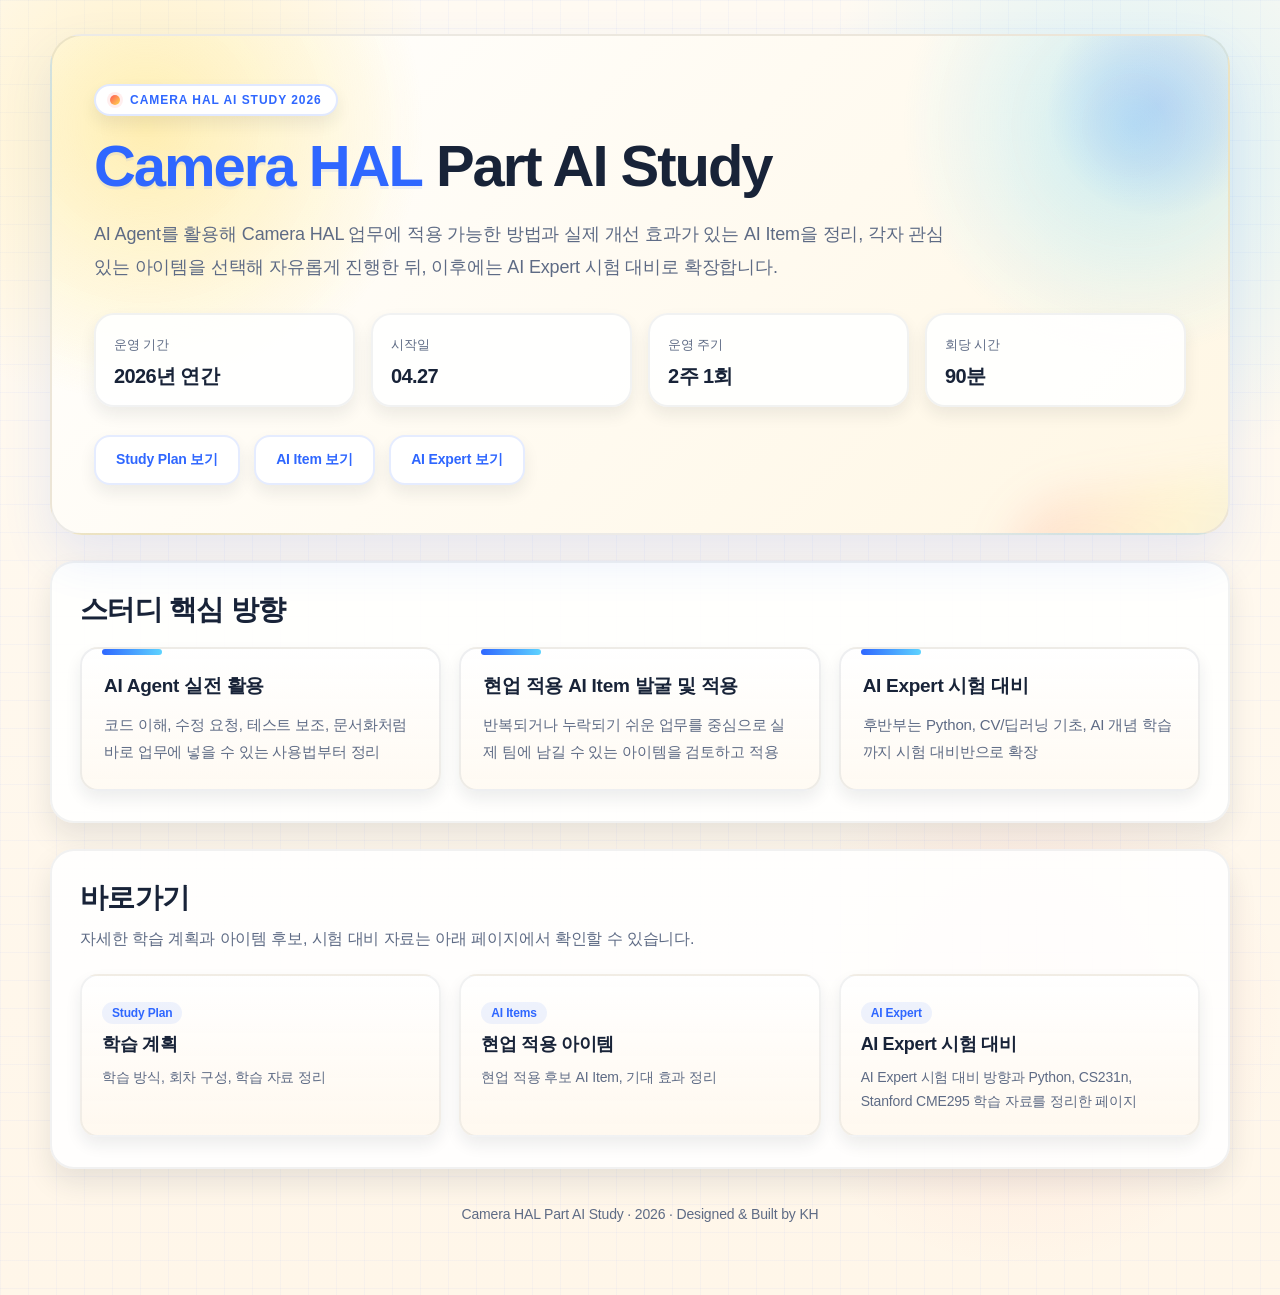
==== docs/index.html @ 4a6cd26e "Update index.html" ====
<!DOCTYPE html>
<html lang="ko">
<head>
  <meta charset="UTF-8" />
  <meta name="viewport" content="width=device-width, initial-scale=1.0" />
  <title>Camera HAL AI Study</title>
  <style>
    :root {
      --bg: #fff8ee;
      --bg-soft: #fff2da;
      --panel: rgba(255, 255, 255, 0.92);
      --panel-strong: #ffffff;

      --text: #182338;
      --muted: #5e6b85;
      --line: rgba(24, 35, 56, 0.12);

      --blue: #2f67ff;
      --blue-soft: #8fb4ff;
      --red: #ff5757;
      --yellow: #ffd84d;
      --mint: #37d6b5;
      --sky: #5ed3ff;
      --purple: #9d7cff;

      --shadow-lg: 0 22px 50px rgba(47, 103, 255, 0.12);
      --shadow-md: 0 14px 28px rgba(24, 35, 56, 0.10);
      --shadow-sm: 0 8px 16px rgba(24, 35, 56, 0.08);

      --radius-xl: 32px;
      --radius-lg: 24px;
      --radius-md: 18px;
      --radius-sm: 14px;

      --max-width: 1180px;
      --transition: 180ms ease;
    }

    * { box-sizing: border-box; }

    html { scroll-behavior: smooth; }

    body {
      margin: 0;
      font-family: -apple-system, BlinkMacSystemFont, "Segoe UI", Roboto, "Noto Sans KR", Arial, sans-serif;
      color: var(--text);
      line-height: 1.78;
      letter-spacing: -0.01em;
      background:
        radial-gradient(circle at 12% 10%, rgba(255, 216, 77, 0.28), transparent 18%),
        radial-gradient(circle at 88% 12%, rgba(94, 211, 255, 0.24), transparent 20%),
        radial-gradient(circle at 80% 78%, rgba(255, 87, 87, 0.10), transparent 18%),
        linear-gradient(rgba(47, 103, 255, 0.035) 1px, transparent 1px),
        linear-gradient(90deg, rgba(47, 103, 255, 0.035) 1px, transparent 1px),
        linear-gradient(180deg, #fffaf2 0%, #fff6e9 100%);
      background-size: auto, auto, auto, 28px 28px, 28px 28px, auto;
    }

    a {
      color: inherit;
      text-decoration: none;
    }

    .wrap {
      width: min(var(--max-width), calc(100% - 40px));
      margin: 0 auto;
      padding: 34px 0 68px;
    }

    .hero {
      position: relative;
      overflow: hidden;
      padding: 48px 42px;
      border-radius: var(--radius-xl);
      background:
        radial-gradient(circle at 92% 18%, rgba(94, 211, 255, 0.32), transparent 20%),
        radial-gradient(circle at 8% 18%, rgba(255, 216, 77, 0.42), transparent 24%),
        linear-gradient(135deg, rgba(255,255,255,0.96), rgba(255,246,226,0.96));
      border: 2px solid rgba(24, 35, 56, 0.08);
      box-shadow: var(--shadow-lg);
      isolation: isolate;
    }

    .hero::before {
      content: "";
      position: absolute;
      right: -40px;
      top: -40px;
      width: 220px;
      height: 220px;
      border-radius: 50%;
      background:
        radial-gradient(circle, rgba(47,103,255,0.18) 0%, rgba(47,103,255,0.10) 38%, transparent 72%);
      z-index: -1;
    }

    .hero::after {
      content: "";
      position: absolute;
      inset: auto -80px -90px auto;
      width: 300px;
      height: 140px;
      background: linear-gradient(120deg, rgba(255,87,87,0.16), rgba(255,216,77,0.12), rgba(94,211,255,0.10));
      transform: rotate(-8deg);
      border-radius: 999px;
      filter: blur(20px);
      z-index: -1;
    }

    .eyebrow {
      display: inline-flex;
      align-items: center;
      gap: 10px;
      padding: 8px 14px;
      border-radius: 999px;
      background: #ffffff;
      border: 2px solid rgba(47, 103, 255, 0.14);
      color: var(--blue);
      font-size: 12px;
      font-weight: 900;
      letter-spacing: 0.08em;
      line-height: 1;
      margin-bottom: 18px;
      box-shadow: var(--shadow-sm);
    }

    .eyebrow::before {
      content: "";
      width: 10px;
      height: 10px;
      border-radius: 50%;
      background: linear-gradient(135deg, var(--red), var(--yellow));
      box-shadow: 0 0 0 3px rgba(255, 87, 87, 0.10);
      flex: 0 0 auto;
    }

    h1 {
      margin: 0;
      font-size: clamp(36px, 4.8vw, 58px);
      line-height: 1.10;
      letter-spacing: -0.035em;
    }

    .headline-accent {
      display: inline-block;
      color: var(--blue);
      text-shadow: 0 3px 0 rgba(47, 103, 255, 0.08);
    }

    .subtitle {
      margin: 20px 0 0;
      max-width: 860px;
      color: var(--muted);
      font-size: 18px;
      line-height: 1.86;
    }

    .meta-grid {
      display: grid;
      grid-template-columns: repeat(4, minmax(0, 1fr));
      gap: 16px;
      margin-top: 28px;
    }

    .meta-card {
      padding: 18px 18px 16px;
      border-radius: 20px;
      background: rgba(255,255,255,0.88);
      border: 2px solid rgba(24, 35, 56, 0.06);
      box-shadow: var(--shadow-sm);
    }

    .meta-label {
      color: var(--muted);
      font-size: 13px;
      margin-bottom: 8px;
    }

    .meta-value {
      font-size: 20px;
      font-weight: 900;
      line-height: 1.25;
      letter-spacing: -0.03em;
    }

    .hero-actions {
      display: flex;
      flex-wrap: wrap;
      gap: 14px;
      margin-top: 28px;
    }

    .btn {
      display: inline-flex;
      align-items: center;
      justify-content: center;
      min-height: 50px;
      padding: 0 20px;
      border-radius: 16px;
      font-size: 14px;
      font-weight: 900;
      border: 2px solid transparent;
      transition:
        transform var(--transition),
        box-shadow var(--transition),
        background var(--transition),
        border-color var(--transition),
        color var(--transition);
    }

    .btn:hover {
      transform: translateY(-2px);
    }

    .btn-primary,
    .btn-secondary {
      background: #ffffff;
      color: var(--blue);
      border-color: rgba(47, 103, 255, 0.12);
      box-shadow: var(--shadow-sm);
    }

    .btn-primary:hover,
    .btn-secondary:hover {
      background: linear-gradient(135deg, var(--red), #ff8a5b);
      color: #ffffff;
      border-color: transparent;
      box-shadow: 0 14px 28px rgba(255, 87, 87, 0.22);
      transform: translateY(-2px);
    }

    .btn:focus-visible,
    .page-link:focus-visible {
      outline: 3px solid rgba(47, 103, 255, 0.28);
      outline-offset: 3px;
    }

    .section {
      margin-top: 26px;
      padding: 30px 28px;
      border-radius: var(--radius-lg);
      background: rgba(255,255,255,0.88);
      border: 2px solid rgba(24, 35, 56, 0.06);
      box-shadow: var(--shadow-md);
    }

    .section h2 {
      margin: 0 0 10px;
      font-size: 28px;
      line-height: 1.22;
      letter-spacing: -0.025em;
    }

    .section p {
      margin: 0;
      color: var(--muted);
      font-size: 16px;
    }

    .grid-2,
    .grid-3 {
      display: grid;
      gap: 18px;
      margin-top: 20px;
    }

    .grid-2 { grid-template-columns: repeat(2, minmax(0, 1fr)); }
    .grid-3 { grid-template-columns: repeat(3, minmax(0, 1fr)); }

    .card {
      position: relative;
      padding: 24px 22px;
      border-radius: var(--radius-md);
      background: linear-gradient(180deg, rgba(255,255,255,0.95), rgba(255,250,242,0.92));
      border: 2px solid rgba(24, 35, 56, 0.07);
      box-shadow: var(--shadow-sm);
      transition: transform var(--transition), box-shadow var(--transition), border-color var(--transition);
    }

    .card:hover {
      transform: translateY(-4px);
      border-color: rgba(47, 103, 255, 0.16);
      box-shadow: 0 18px 30px rgba(24, 35, 56, 0.12);
    }

    .card::before {
      content: "";
      position: absolute;
      left: 20px;
      top: 0;
      width: 60px;
      height: 6px;
      border-radius: 999px;
      background: linear-gradient(90deg, var(--blue), var(--sky));
    }

    .card h3 {
      margin: 0 0 12px;
      font-size: 19px;
      line-height: 1.35;
      letter-spacing: -0.015em;
    }

    .card p {
      margin: 0;
      color: var(--muted);
      font-size: 15px;
      line-height: 1.82;
    }

    .page-link {
      display: block;
      padding: 22px 20px;
      border-radius: 18px;
      background: linear-gradient(180deg, rgba(255,255,255,0.95), rgba(255,248,238,0.92));
      border: 2px solid rgba(24, 35, 56, 0.06);
      box-shadow: var(--shadow-sm);
      transition:
        transform var(--transition),
        box-shadow var(--transition),
        border-color var(--transition),
        background var(--transition),
        color var(--transition);
    }

    .page-link:hover {
      transform: translateY(-4px);
      border-color: rgba(255, 87, 87, 0.16);
      background: linear-gradient(180deg, rgba(255,255,255,0.98), rgba(255,241,234,0.94));
      box-shadow: 0 18px 30px rgba(255, 87, 87, 0.12);
    }

    .page-link:hover strong {
      color: #e04444;
    }

    .page-link strong {
      display: block;
      margin-bottom: 8px;
      font-size: 18px;
      line-height: 1.4;
      letter-spacing: -0.02em;
    }

    .page-link .label {
      display: inline-block;
      margin-bottom: 8px;
      padding: 5px 10px;
      border-radius: 999px;
      background: rgba(47, 103, 255, 0.08);
      color: var(--blue);
      font-size: 12px;
      font-weight: 800;
      line-height: 1;
    }

    .page-link span {
      display: block;
      color: var(--muted);
      font-size: 14px;
      line-height: 1.72;
    }

    .footer {
      margin-top: 26px;
      padding-top: 8px;
      text-align: center;
      color: var(--muted);
      font-size: 14px;
      line-height: 1.7;
    }

    @media (max-width: 1100px) {
      .meta-grid {
        grid-template-columns: repeat(3, minmax(0, 1fr));
      }

      .grid-3 {
        grid-template-columns: 1fr;
      }
    }

    @media (max-width: 820px) {
      .wrap {
        width: min(var(--max-width), calc(100% - 24px));
        padding: 18px 0 54px;
      }

      .hero {
        padding: 32px 22px;
      }

      .section {
        margin-top: 20px;
        padding: 24px 20px;
      }

      .meta-grid,
      .grid-2 {
        grid-template-columns: 1fr;
      }

      h1 {
        font-size: clamp(30px, 8vw, 42px);
      }

      .subtitle {
        font-size: 16px;
      }

      .section h2 {
        font-size: 24px;
      }

      .card,
      .page-link,
      .meta-card {
        padding: 18px 16px;
      }

      .hero-actions {
        flex-direction: column;
        align-items: stretch;
      }

      .btn {
        width: 100%;
      }
    }
  </style>
</head>
<body>
  <div class="wrap">

    <header class="hero">
      <div class="eyebrow">CAMERA HAL AI STUDY 2026</div>

      <h1>
        <span class="headline-accent">Camera HAL</span> Part AI Study
      </h1>

      <p class="subtitle">
        AI Agent를 활용해 Camera HAL 업무에 적용 가능한 방법과 실제 개선 효과가 있는 AI Item을 정리,
		각자 관심 있는 아이템을 선택해 자유롭게 진행한 뒤,
		이후에는 AI Expert 시험 대비로 확장합니다.
      </p>

      <div class="meta-grid">
        <div class="meta-card">
          <div class="meta-label">운영 기간</div>
          <div class="meta-value">2026년 연간</div>
        </div>
        <div class="meta-card">
          <div class="meta-label">시작일</div>
          <div class="meta-value">04.27</div>
        </div>
        <div class="meta-card">
          <div class="meta-label">운영 주기</div>
          <div class="meta-value">2주 1회</div>
        </div>
        <div class="meta-card">
          <div class="meta-label">회당 시간</div>
          <div class="meta-value">90분</div>
        </div>
      </div>

      <div class="hero-actions">
        <a class="btn btn-primary" href="pages/plan.html">Study Plan 보기</a>
        <a class="btn btn-secondary" href="items.html">AI Item 보기</a>
        <a class="btn btn-secondary" href="expert.html">AI Expert 보기</a>
      </div>
    </header>

    <section class="section">
      <h2>스터디 핵심 방향</h2>

      <div class="grid-3">
        <div class="card">
          <h3>AI Agent 실전 활용</h3>
          <p>
            코드 이해, 수정 요청, 테스트 보조, 문서화처럼
            바로 업무에 넣을 수 있는 사용법부터 정리
          </p>
        </div>

        <div class="card">
          <h3>현업 적용 AI Item 발굴 및 적용</h3>
          <p>
            반복되거나 누락되기 쉬운 업무를 중심으로
            실제 팀에 남길 수 있는 아이템을 검토하고 적용
          </p>
        </div>

        <div class="card">
          <h3>AI Expert 시험 대비</h3>
          <p>
            후반부는 Python, CV/딥러닝 기초, AI 개념 학습까지 시험 대비반으로 확장
          </p>
        </div>
      </div>
    </section>

    <section class="section">
      <h2>바로가기</h2>
      <p>
        자세한 학습 계획과 아이템 후보, 시험 대비 자료는 아래 페이지에서 확인할 수 있습니다.
      </p>

      <div class="grid-3">
        <a class="page-link" href="pages/plan.html">
          <div class="label">Study Plan</div>
          <strong>학습 계획</strong>
          <span>학습 방식, 회차 구성, 학습 자료 정리</span>
        </a>

        <a class="page-link" href="items.html">
          <div class="label">AI Items</div>
          <strong>현업 적용 아이템</strong>
          <span>현업 적용 후보 AI Item, 기대 효과 정리</span>
        </a>

        <a class="page-link" href="expert.html">
          <div class="label">AI Expert</div>
          <strong>AI Expert 시험 대비</strong>
          <span>AI Expert 시험 대비 방향과 Python, CS231n, Stanford CME295 학습 자료를 정리한 페이지</span>
        </a>
      </div>
    </section>

    <footer class="footer">
	  Camera HAL Part AI Study · 2026 · Designed & Built by KH
	</footer>
  </div>
</body>
</html>
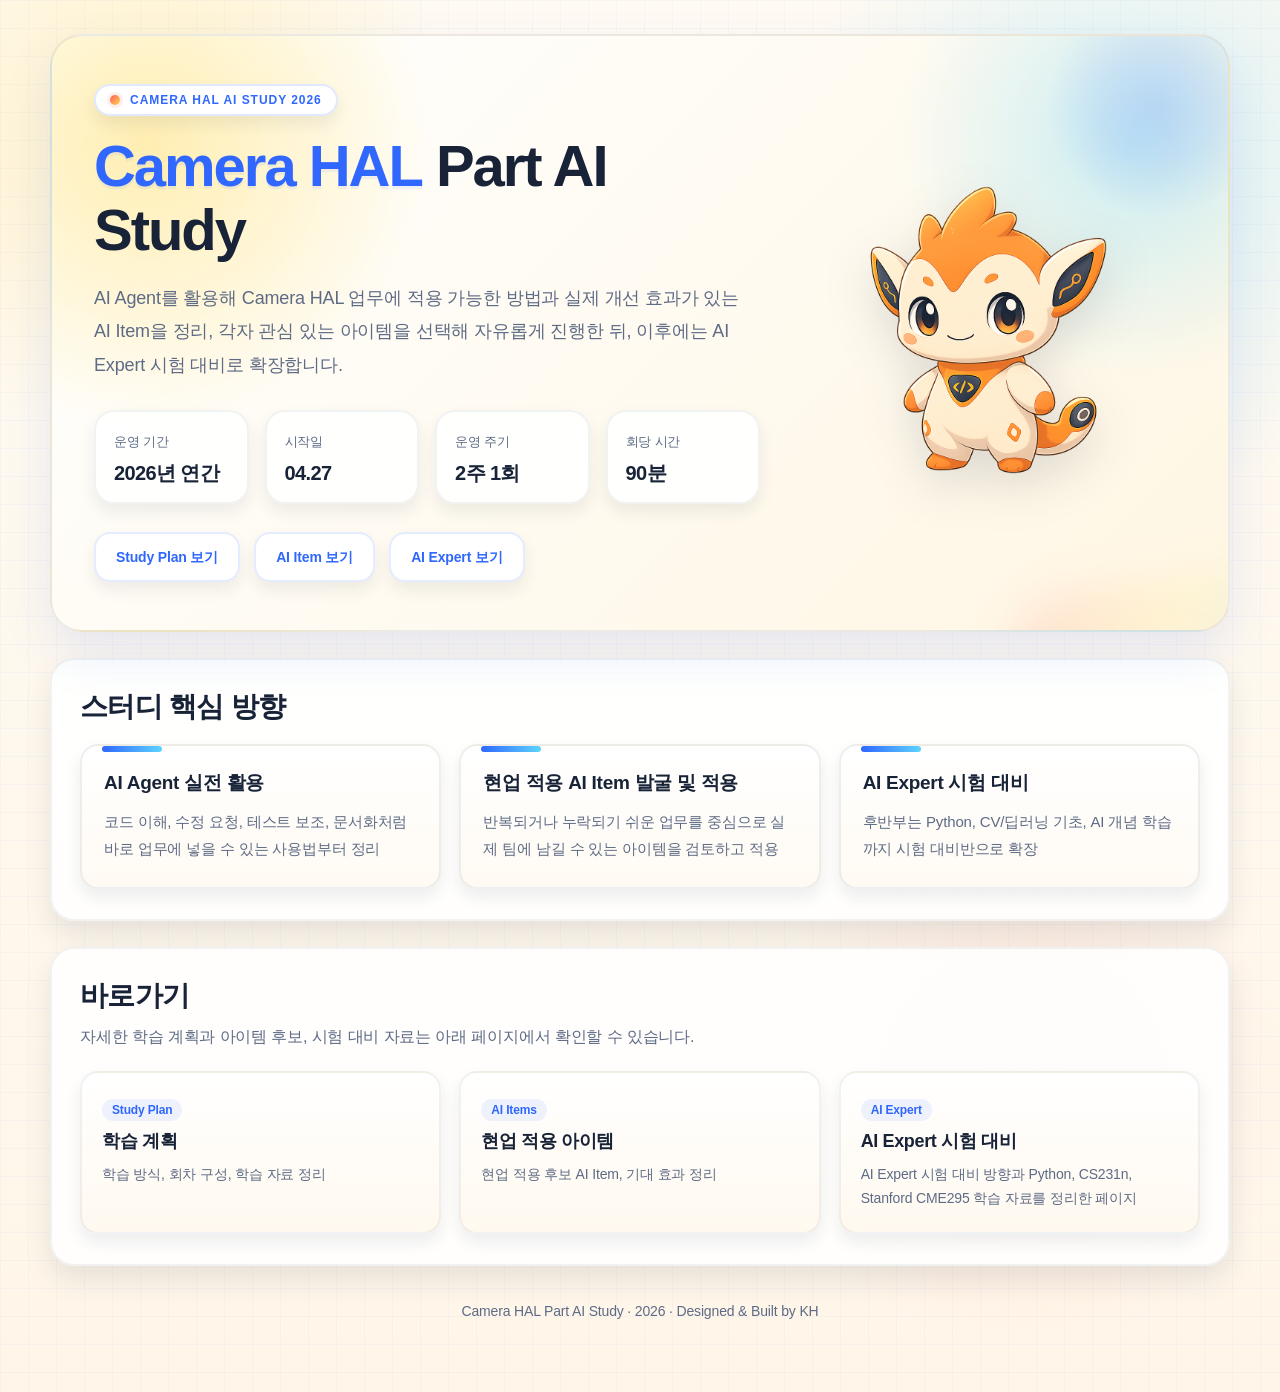
==== commit f9414925: "Update index.html" ====
--- a/docs/index.html
+++ b/docs/index.html
@@ -105,6 +105,39 @@
       border-radius: 999px;
       filter: blur(20px);
       z-index: -1;
+    }
+
+    .hero-with-mascot {
+      display: grid;
+      grid-template-columns: minmax(0, 1.15fr) minmax(280px, 400px);
+      align-items: center;
+      gap: 26px;
+    }
+
+    .hero-content {
+      min-width: 0;
+    }
+
+    .hero-mascot {
+      display: flex;
+      align-items: center;
+      justify-content: center;
+      pointer-events: none;
+    }
+
+    .hero-mascot img {
+      width: 100%;
+      max-width: 380px;
+      height: auto;
+      display: block;
+      filter: drop-shadow(0 16px 24px rgba(24, 35, 56, 0.14));
+      animation: mascotFloat 3.8s ease-in-out infinite;
+    }
+
+    @keyframes mascotFloat {
+      0%   { transform: translateY(0); }
+      50%  { transform: translateY(-6px); }
+      100% { transform: translateY(0); }
     }
 
     .eyebrow {
@@ -149,7 +182,7 @@
 
     .subtitle {
       margin: 20px 0 0;
-      max-width: 860px;
+      max-width: 720px;
       color: var(--muted);
       font-size: 18px;
       line-height: 1.86;
@@ -390,6 +423,23 @@
         padding: 32px 22px;
       }
 
+      .hero-with-mascot {
+        grid-template-columns: 1fr;
+        gap: 18px;
+      }
+
+      .hero-content {
+        order: 1;
+      }
+
+      .hero-mascot {
+        order: 2;
+      }
+
+      .hero-mascot img {
+        max-width: 260px;
+      }
+
       .section {
         margin-top: 20px;
         padding: 24px 20px;
@@ -406,6 +456,7 @@
 
       .subtitle {
         font-size: 16px;
+        max-width: 100%;
       }
 
       .section h2 {
@@ -432,42 +483,48 @@
 <body>
   <div class="wrap">
 
-    <header class="hero">
-      <div class="eyebrow">CAMERA HAL AI STUDY 2026</div>
-
-      <h1>
-        <span class="headline-accent">Camera HAL</span> Part AI Study
-      </h1>
-
-      <p class="subtitle">
-        AI Agent를 활용해 Camera HAL 업무에 적용 가능한 방법과 실제 개선 효과가 있는 AI Item을 정리,
-		각자 관심 있는 아이템을 선택해 자유롭게 진행한 뒤,
-		이후에는 AI Expert 시험 대비로 확장합니다.
-      </p>
-
-      <div class="meta-grid">
-        <div class="meta-card">
-          <div class="meta-label">운영 기간</div>
-          <div class="meta-value">2026년 연간</div>
+    <header class="hero hero-with-mascot">
+      <div class="hero-content">
+        <div class="eyebrow">CAMERA HAL AI STUDY 2026</div>
+
+        <h1>
+          <span class="headline-accent">Camera HAL</span> Part AI Study
+        </h1>
+
+        <p class="subtitle">
+          AI Agent를 활용해 Camera HAL 업무에 적용 가능한 방법과 실제 개선 효과가 있는 AI Item을 정리,
+          각자 관심 있는 아이템을 선택해 자유롭게 진행한 뒤,
+          이후에는 AI Expert 시험 대비로 확장합니다.
+        </p>
+
+        <div class="meta-grid">
+          <div class="meta-card">
+            <div class="meta-label">운영 기간</div>
+            <div class="meta-value">2026년 연간</div>
+          </div>
+          <div class="meta-card">
+            <div class="meta-label">시작일</div>
+            <div class="meta-value">04.27</div>
+          </div>
+          <div class="meta-card">
+            <div class="meta-label">운영 주기</div>
+            <div class="meta-value">2주 1회</div>
+          </div>
+          <div class="meta-card">
+            <div class="meta-label">회당 시간</div>
+            <div class="meta-value">90분</div>
+          </div>
         </div>
-        <div class="meta-card">
-          <div class="meta-label">시작일</div>
-          <div class="meta-value">04.27</div>
-        </div>
-        <div class="meta-card">
-          <div class="meta-label">운영 주기</div>
-          <div class="meta-value">2주 1회</div>
-        </div>
-        <div class="meta-card">
-          <div class="meta-label">회당 시간</div>
-          <div class="meta-value">90분</div>
+
+        <div class="hero-actions">
+          <a class="btn btn-primary" href="pages/plan.html">Study Plan 보기</a>
+          <a class="btn btn-secondary" href="items.html">AI Item 보기</a>
+          <a class="btn btn-secondary" href="expert.html">AI Expert 보기</a>
         </div>
       </div>
 
-      <div class="hero-actions">
-        <a class="btn btn-primary" href="pages/plan.html">Study Plan 보기</a>
-        <a class="btn btn-secondary" href="items.html">AI Item 보기</a>
-        <a class="btn btn-secondary" href="expert.html">AI Expert 보기</a>
+      <div class="hero-mascot">
+        <img src="mascot.png" alt="Camera HAL AI Study mascot" />
       </div>
     </header>
 
@@ -528,8 +585,8 @@
     </section>
 
     <footer class="footer">
-	  Camera HAL Part AI Study · 2026 · Designed & Built by KH
-	</footer>
+      Camera HAL Part AI Study · 2026 · Designed & Built by KH
+    </footer>
   </div>
 </body>
 </html>
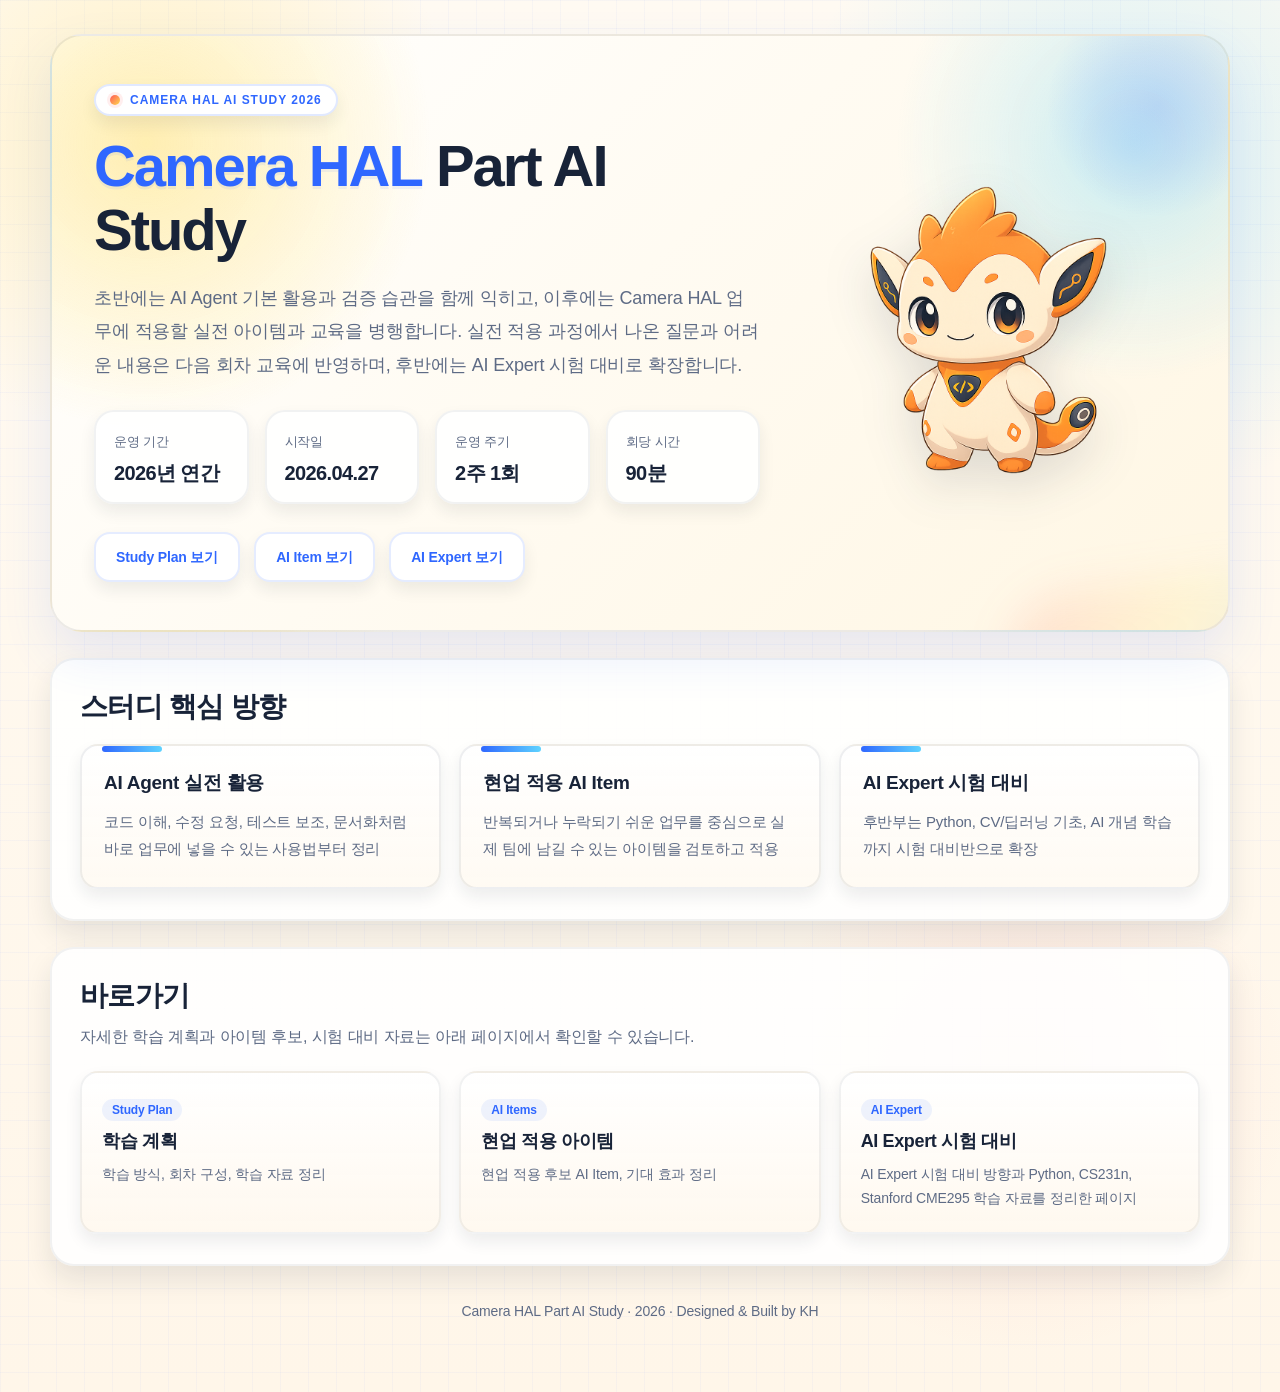
==== commit 8b7f7377: "Update index.html" ====
--- a/docs/index.html
+++ b/docs/index.html
@@ -492,9 +492,10 @@
         </h1>
 
         <p class="subtitle">
-          AI Agent를 활용해 Camera HAL 업무에 적용 가능한 방법과 실제 개선 효과가 있는 AI Item을 정리,
-          각자 관심 있는 아이템을 선택해 자유롭게 진행한 뒤,
-          이후에는 AI Expert 시험 대비로 확장합니다.
+		  초반에는 AI Agent 기본 활용과 검증 습관을 함께 익히고,
+		  이후에는 Camera HAL 업무에 적용할 실전 아이템과 교육을 병행합니다.
+		  실전 적용 과정에서 나온 질문과 어려운 내용은 다음 회차 교육에 반영하며,
+		  후반에는 AI Expert 시험 대비로 확장합니다.
         </p>
 
         <div class="meta-grid">
@@ -504,7 +505,7 @@
           </div>
           <div class="meta-card">
             <div class="meta-label">시작일</div>
-            <div class="meta-value">04.27</div>
+            <div class="meta-value">2026.04.27</div>
           </div>
           <div class="meta-card">
             <div class="meta-label">운영 주기</div>
@@ -518,13 +519,13 @@
 
         <div class="hero-actions">
           <a class="btn btn-primary" href="pages/plan.html">Study Plan 보기</a>
-          <a class="btn btn-secondary" href="items.html">AI Item 보기</a>
-          <a class="btn btn-secondary" href="expert.html">AI Expert 보기</a>
+          <a class="btn btn-secondary" href="pages/items.html">AI Item 보기</a>
+          <a class="btn btn-secondary" href="pages/expert.html">AI Expert 보기</a>
         </div>
       </div>
 
       <div class="hero-mascot">
-        <img src="mascot.png" alt="Camera HAL AI Study mascot" />
+        <img src="images/mascot.png" alt="Camera HAL AI Study mascot" />
       </div>
     </header>
 
@@ -541,7 +542,7 @@
         </div>
 
         <div class="card">
-          <h3>현업 적용 AI Item 발굴 및 적용</h3>
+          <h3>현업 적용 AI Item</h3>
           <p>
             반복되거나 누락되기 쉬운 업무를 중심으로
             실제 팀에 남길 수 있는 아이템을 검토하고 적용
@@ -570,13 +571,13 @@
           <span>학습 방식, 회차 구성, 학습 자료 정리</span>
         </a>
 
-        <a class="page-link" href="items.html">
+        <a class="page-link" href="pages/items.html">
           <div class="label">AI Items</div>
           <strong>현업 적용 아이템</strong>
           <span>현업 적용 후보 AI Item, 기대 효과 정리</span>
         </a>
 
-        <a class="page-link" href="expert.html">
+        <a class="page-link" href="pages/expert.html">
           <div class="label">AI Expert</div>
           <strong>AI Expert 시험 대비</strong>
           <span>AI Expert 시험 대비 방향과 Python, CS231n, Stanford CME295 학습 자료를 정리한 페이지</span>
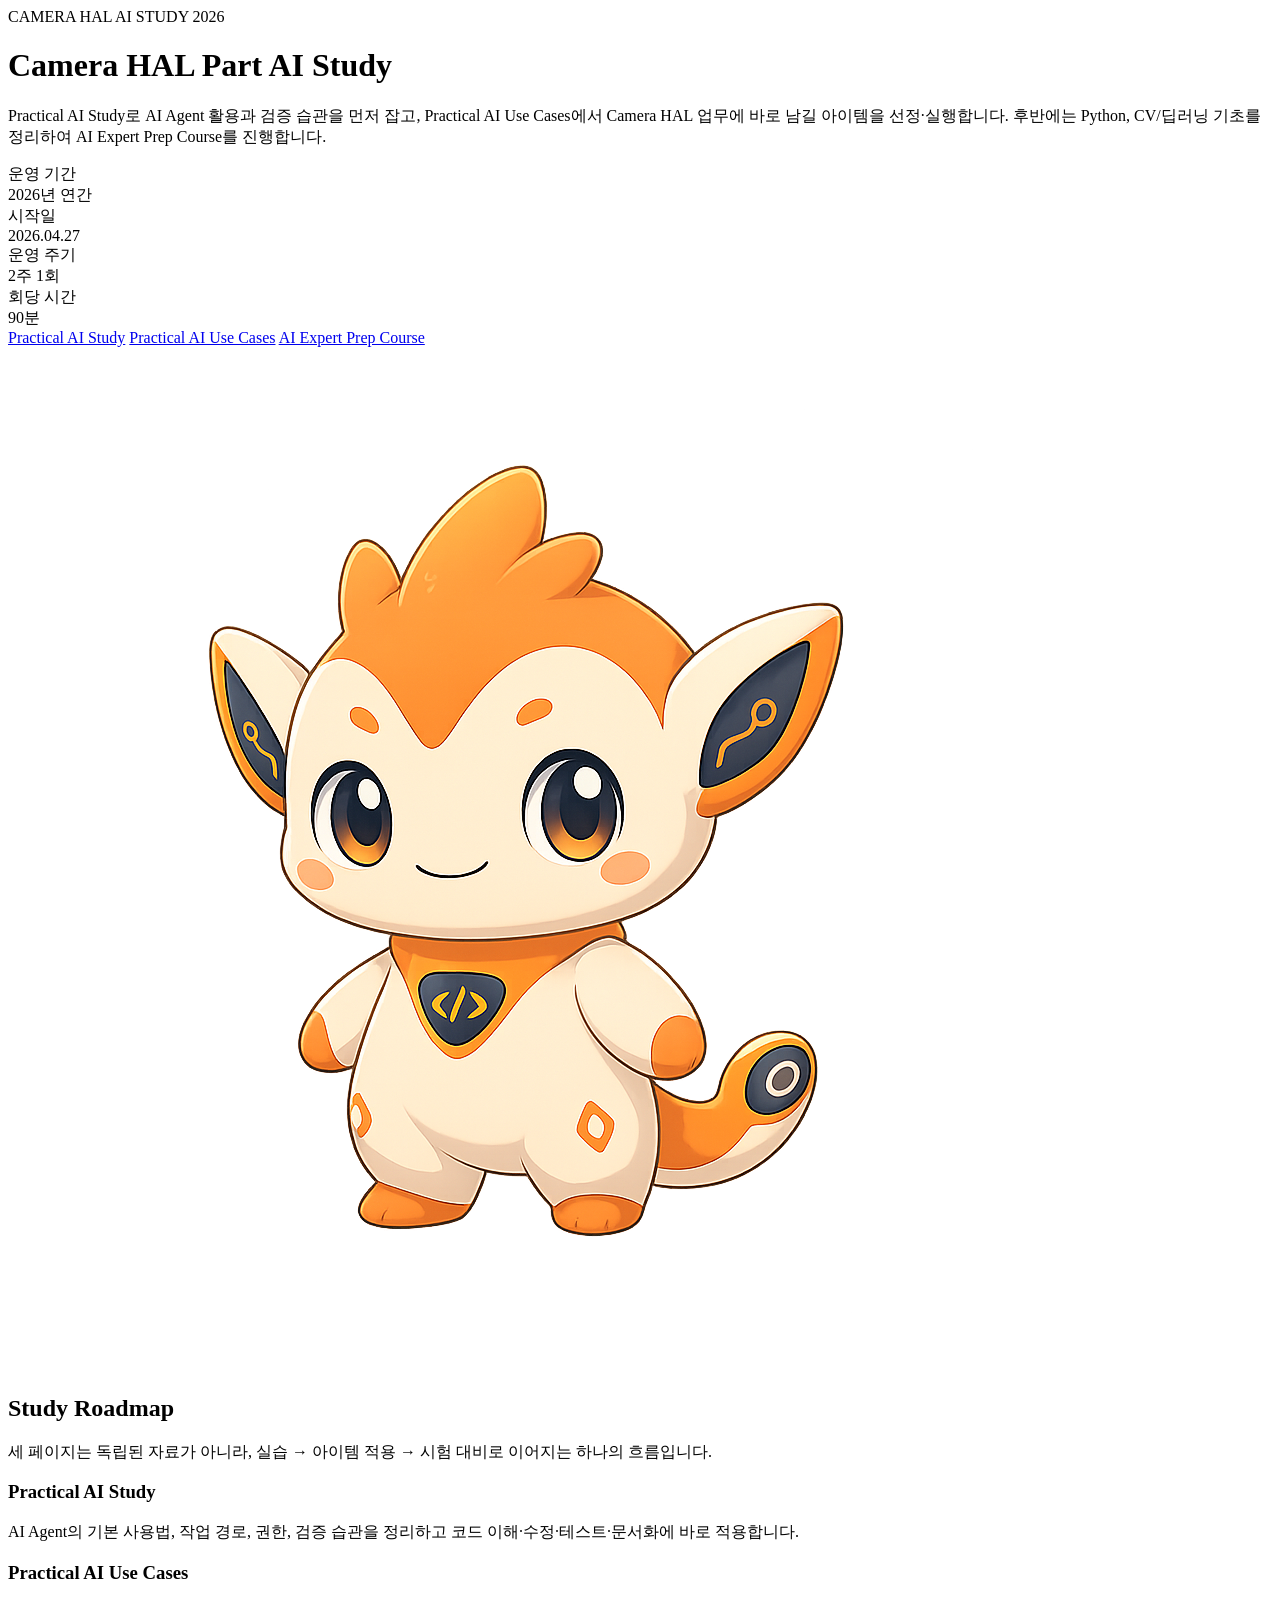
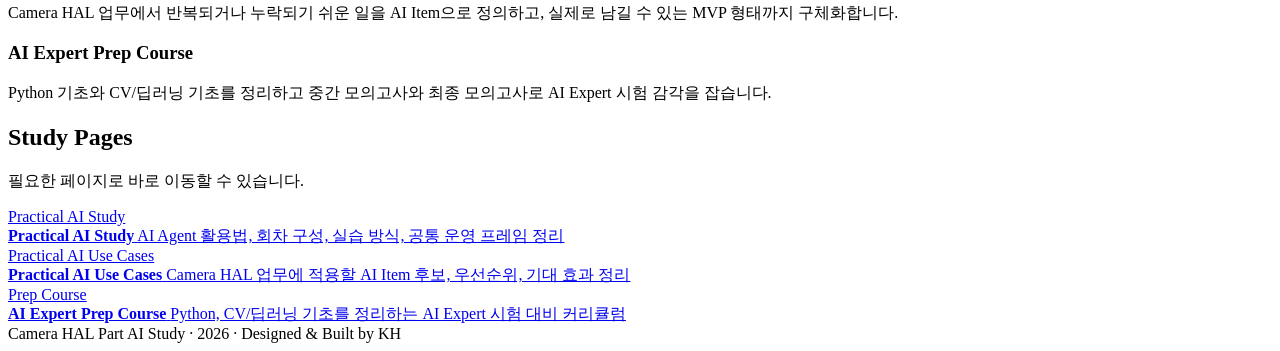
==== commit ab8e3383: "Update index.html" ====
--- a/docs/index.html
+++ b/docs/index.html
@@ -3,482 +3,8 @@
 <head>
   <meta charset="UTF-8" />
   <meta name="viewport" content="width=device-width, initial-scale=1.0" />
-  <title>Camera HAL AI Study</title>
-  <style>
-    :root {
-      --bg: #fff8ee;
-      --bg-soft: #fff2da;
-      --panel: rgba(255, 255, 255, 0.92);
-      --panel-strong: #ffffff;
-
-      --text: #182338;
-      --muted: #5e6b85;
-      --line: rgba(24, 35, 56, 0.12);
-
-      --blue: #2f67ff;
-      --blue-soft: #8fb4ff;
-      --red: #ff5757;
-      --yellow: #ffd84d;
-      --mint: #37d6b5;
-      --sky: #5ed3ff;
-      --purple: #9d7cff;
-
-      --shadow-lg: 0 22px 50px rgba(47, 103, 255, 0.12);
-      --shadow-md: 0 14px 28px rgba(24, 35, 56, 0.10);
-      --shadow-sm: 0 8px 16px rgba(24, 35, 56, 0.08);
-
-      --radius-xl: 32px;
-      --radius-lg: 24px;
-      --radius-md: 18px;
-      --radius-sm: 14px;
-
-      --max-width: 1180px;
-      --transition: 180ms ease;
-    }
-
-    * { box-sizing: border-box; }
-
-    html { scroll-behavior: smooth; }
-
-    body {
-      margin: 0;
-      font-family: -apple-system, BlinkMacSystemFont, "Segoe UI", Roboto, "Noto Sans KR", Arial, sans-serif;
-      color: var(--text);
-      line-height: 1.78;
-      letter-spacing: -0.01em;
-      background:
-        radial-gradient(circle at 12% 10%, rgba(255, 216, 77, 0.28), transparent 18%),
-        radial-gradient(circle at 88% 12%, rgba(94, 211, 255, 0.24), transparent 20%),
-        radial-gradient(circle at 80% 78%, rgba(255, 87, 87, 0.10), transparent 18%),
-        linear-gradient(rgba(47, 103, 255, 0.035) 1px, transparent 1px),
-        linear-gradient(90deg, rgba(47, 103, 255, 0.035) 1px, transparent 1px),
-        linear-gradient(180deg, #fffaf2 0%, #fff6e9 100%);
-      background-size: auto, auto, auto, 28px 28px, 28px 28px, auto;
-    }
-
-    a {
-      color: inherit;
-      text-decoration: none;
-    }
-
-    .wrap {
-      width: min(var(--max-width), calc(100% - 40px));
-      margin: 0 auto;
-      padding: 34px 0 68px;
-    }
-
-    .hero {
-      position: relative;
-      overflow: hidden;
-      padding: 48px 42px;
-      border-radius: var(--radius-xl);
-      background:
-        radial-gradient(circle at 92% 18%, rgba(94, 211, 255, 0.32), transparent 20%),
-        radial-gradient(circle at 8% 18%, rgba(255, 216, 77, 0.42), transparent 24%),
-        linear-gradient(135deg, rgba(255,255,255,0.96), rgba(255,246,226,0.96));
-      border: 2px solid rgba(24, 35, 56, 0.08);
-      box-shadow: var(--shadow-lg);
-      isolation: isolate;
-    }
-
-    .hero::before {
-      content: "";
-      position: absolute;
-      right: -40px;
-      top: -40px;
-      width: 220px;
-      height: 220px;
-      border-radius: 50%;
-      background:
-        radial-gradient(circle, rgba(47,103,255,0.18) 0%, rgba(47,103,255,0.10) 38%, transparent 72%);
-      z-index: -1;
-    }
-
-    .hero::after {
-      content: "";
-      position: absolute;
-      inset: auto -80px -90px auto;
-      width: 300px;
-      height: 140px;
-      background: linear-gradient(120deg, rgba(255,87,87,0.16), rgba(255,216,77,0.12), rgba(94,211,255,0.10));
-      transform: rotate(-8deg);
-      border-radius: 999px;
-      filter: blur(20px);
-      z-index: -1;
-    }
-
-    .hero-with-mascot {
-      display: grid;
-      grid-template-columns: minmax(0, 1.15fr) minmax(280px, 400px);
-      align-items: center;
-      gap: 26px;
-    }
-
-    .hero-content {
-      min-width: 0;
-    }
-
-    .hero-mascot {
-      display: flex;
-      align-items: center;
-      justify-content: center;
-      pointer-events: none;
-    }
-
-    .hero-mascot img {
-      width: 100%;
-      max-width: 380px;
-      height: auto;
-      display: block;
-      filter: drop-shadow(0 16px 24px rgba(24, 35, 56, 0.14));
-      animation: mascotFloat 3.8s ease-in-out infinite;
-    }
-
-    @keyframes mascotFloat {
-      0%   { transform: translateY(0); }
-      50%  { transform: translateY(-6px); }
-      100% { transform: translateY(0); }
-    }
-
-    .eyebrow {
-      display: inline-flex;
-      align-items: center;
-      gap: 10px;
-      padding: 8px 14px;
-      border-radius: 999px;
-      background: #ffffff;
-      border: 2px solid rgba(47, 103, 255, 0.14);
-      color: var(--blue);
-      font-size: 12px;
-      font-weight: 900;
-      letter-spacing: 0.08em;
-      line-height: 1;
-      margin-bottom: 18px;
-      box-shadow: var(--shadow-sm);
-    }
-
-    .eyebrow::before {
-      content: "";
-      width: 10px;
-      height: 10px;
-      border-radius: 50%;
-      background: linear-gradient(135deg, var(--red), var(--yellow));
-      box-shadow: 0 0 0 3px rgba(255, 87, 87, 0.10);
-      flex: 0 0 auto;
-    }
-
-    h1 {
-      margin: 0;
-      font-size: clamp(36px, 4.8vw, 58px);
-      line-height: 1.10;
-      letter-spacing: -0.035em;
-    }
-
-    .headline-accent {
-      display: inline-block;
-      color: var(--blue);
-      text-shadow: 0 3px 0 rgba(47, 103, 255, 0.08);
-    }
-
-    .subtitle {
-      margin: 20px 0 0;
-      max-width: 720px;
-      color: var(--muted);
-      font-size: 18px;
-      line-height: 1.86;
-    }
-
-    .meta-grid {
-      display: grid;
-      grid-template-columns: repeat(4, minmax(0, 1fr));
-      gap: 16px;
-      margin-top: 28px;
-    }
-
-    .meta-card {
-      padding: 18px 18px 16px;
-      border-radius: 20px;
-      background: rgba(255,255,255,0.88);
-      border: 2px solid rgba(24, 35, 56, 0.06);
-      box-shadow: var(--shadow-sm);
-    }
-
-    .meta-label {
-      color: var(--muted);
-      font-size: 13px;
-      margin-bottom: 8px;
-    }
-
-    .meta-value {
-      font-size: 20px;
-      font-weight: 900;
-      line-height: 1.25;
-      letter-spacing: -0.03em;
-    }
-
-    .hero-actions {
-      display: flex;
-      flex-wrap: wrap;
-      gap: 14px;
-      margin-top: 28px;
-    }
-
-    .btn {
-      display: inline-flex;
-      align-items: center;
-      justify-content: center;
-      min-height: 50px;
-      padding: 0 20px;
-      border-radius: 16px;
-      font-size: 14px;
-      font-weight: 900;
-      border: 2px solid transparent;
-      transition:
-        transform var(--transition),
-        box-shadow var(--transition),
-        background var(--transition),
-        border-color var(--transition),
-        color var(--transition);
-    }
-
-    .btn:hover {
-      transform: translateY(-2px);
-    }
-
-    .btn-primary,
-    .btn-secondary {
-      background: #ffffff;
-      color: var(--blue);
-      border-color: rgba(47, 103, 255, 0.12);
-      box-shadow: var(--shadow-sm);
-    }
-
-    .btn-primary:hover,
-    .btn-secondary:hover {
-      background: linear-gradient(135deg, var(--red), #ff8a5b);
-      color: #ffffff;
-      border-color: transparent;
-      box-shadow: 0 14px 28px rgba(255, 87, 87, 0.22);
-      transform: translateY(-2px);
-    }
-
-    .btn:focus-visible,
-    .page-link:focus-visible {
-      outline: 3px solid rgba(47, 103, 255, 0.28);
-      outline-offset: 3px;
-    }
-
-    .section {
-      margin-top: 26px;
-      padding: 30px 28px;
-      border-radius: var(--radius-lg);
-      background: rgba(255,255,255,0.88);
-      border: 2px solid rgba(24, 35, 56, 0.06);
-      box-shadow: var(--shadow-md);
-    }
-
-    .section h2 {
-      margin: 0 0 10px;
-      font-size: 28px;
-      line-height: 1.22;
-      letter-spacing: -0.025em;
-    }
-
-    .section p {
-      margin: 0;
-      color: var(--muted);
-      font-size: 16px;
-    }
-
-    .grid-2,
-    .grid-3 {
-      display: grid;
-      gap: 18px;
-      margin-top: 20px;
-    }
-
-    .grid-2 { grid-template-columns: repeat(2, minmax(0, 1fr)); }
-    .grid-3 { grid-template-columns: repeat(3, minmax(0, 1fr)); }
-
-    .card {
-      position: relative;
-      padding: 24px 22px;
-      border-radius: var(--radius-md);
-      background: linear-gradient(180deg, rgba(255,255,255,0.95), rgba(255,250,242,0.92));
-      border: 2px solid rgba(24, 35, 56, 0.07);
-      box-shadow: var(--shadow-sm);
-      transition: transform var(--transition), box-shadow var(--transition), border-color var(--transition);
-    }
-
-    .card:hover {
-      transform: translateY(-4px);
-      border-color: rgba(47, 103, 255, 0.16);
-      box-shadow: 0 18px 30px rgba(24, 35, 56, 0.12);
-    }
-
-    .card::before {
-      content: "";
-      position: absolute;
-      left: 20px;
-      top: 0;
-      width: 60px;
-      height: 6px;
-      border-radius: 999px;
-      background: linear-gradient(90deg, var(--blue), var(--sky));
-    }
-
-    .card h3 {
-      margin: 0 0 12px;
-      font-size: 19px;
-      line-height: 1.35;
-      letter-spacing: -0.015em;
-    }
-
-    .card p {
-      margin: 0;
-      color: var(--muted);
-      font-size: 15px;
-      line-height: 1.82;
-    }
-
-    .page-link {
-      display: block;
-      padding: 22px 20px;
-      border-radius: 18px;
-      background: linear-gradient(180deg, rgba(255,255,255,0.95), rgba(255,248,238,0.92));
-      border: 2px solid rgba(24, 35, 56, 0.06);
-      box-shadow: var(--shadow-sm);
-      transition:
-        transform var(--transition),
-        box-shadow var(--transition),
-        border-color var(--transition),
-        background var(--transition),
-        color var(--transition);
-    }
-
-    .page-link:hover {
-      transform: translateY(-4px);
-      border-color: rgba(255, 87, 87, 0.16);
-      background: linear-gradient(180deg, rgba(255,255,255,0.98), rgba(255,241,234,0.94));
-      box-shadow: 0 18px 30px rgba(255, 87, 87, 0.12);
-    }
-
-    .page-link:hover strong {
-      color: #e04444;
-    }
-
-    .page-link strong {
-      display: block;
-      margin-bottom: 8px;
-      font-size: 18px;
-      line-height: 1.4;
-      letter-spacing: -0.02em;
-    }
-
-    .page-link .label {
-      display: inline-block;
-      margin-bottom: 8px;
-      padding: 5px 10px;
-      border-radius: 999px;
-      background: rgba(47, 103, 255, 0.08);
-      color: var(--blue);
-      font-size: 12px;
-      font-weight: 800;
-      line-height: 1;
-    }
-
-    .page-link span {
-      display: block;
-      color: var(--muted);
-      font-size: 14px;
-      line-height: 1.72;
-    }
-
-    .footer {
-      margin-top: 26px;
-      padding-top: 8px;
-      text-align: center;
-      color: var(--muted);
-      font-size: 14px;
-      line-height: 1.7;
-    }
-
-    @media (max-width: 1100px) {
-      .meta-grid {
-        grid-template-columns: repeat(3, minmax(0, 1fr));
-      }
-
-      .grid-3 {
-        grid-template-columns: 1fr;
-      }
-    }
-
-    @media (max-width: 820px) {
-      .wrap {
-        width: min(var(--max-width), calc(100% - 24px));
-        padding: 18px 0 54px;
-      }
-
-      .hero {
-        padding: 32px 22px;
-      }
-
-      .hero-with-mascot {
-        grid-template-columns: 1fr;
-        gap: 18px;
-      }
-
-      .hero-content {
-        order: 1;
-      }
-
-      .hero-mascot {
-        order: 2;
-      }
-
-      .hero-mascot img {
-        max-width: 260px;
-      }
-
-      .section {
-        margin-top: 20px;
-        padding: 24px 20px;
-      }
-
-      .meta-grid,
-      .grid-2 {
-        grid-template-columns: 1fr;
-      }
-
-      h1 {
-        font-size: clamp(30px, 8vw, 42px);
-      }
-
-      .subtitle {
-        font-size: 16px;
-        max-width: 100%;
-      }
-
-      .section h2 {
-        font-size: 24px;
-      }
-
-      .card,
-      .page-link,
-      .meta-card {
-        padding: 18px 16px;
-      }
-
-      .hero-actions {
-        flex-direction: column;
-        align-items: stretch;
-      }
-
-      .btn {
-        width: 100%;
-      }
-    }
-  </style>
+  <title>Camera HAL AI Study | Practical AI Roadmap</title>
+  <link rel="stylesheet" href="css/styles.css" />
 </head>
 <body>
   <div class="wrap">
@@ -492,10 +18,9 @@
         </h1>
 
         <p class="subtitle">
-		  초반에는 AI Agent 기본 활용과 검증 습관을 함께 익히고,
-		  이후에는 Camera HAL 업무에 적용할 실전 아이템과 교육을 병행합니다.
-		  실전 적용 과정에서 나온 질문과 어려운 내용은 다음 회차 교육에 반영하며,
-		  후반에는 AI Expert 시험 대비로 확장합니다.
+          Practical AI Study로 AI Agent 활용과 검증 습관을 먼저 잡고,
+          Practical AI Use Cases에서 Camera HAL 업무에 바로 남길 아이템을 선정·실행합니다.
+          후반에는 Python, CV/딥러닝 기초를 정리하여 AI Expert Prep Course를 진행합니다.
         </p>
 
         <div class="meta-grid">
@@ -518,69 +43,73 @@
         </div>
 
         <div class="hero-actions">
-          <a class="btn btn-primary" href="pages/plan.html">Study Plan 보기</a>
-          <a class="btn btn-secondary" href="pages/items.html">AI Item 보기</a>
-          <a class="btn btn-secondary" href="pages/expert.html">AI Expert 보기</a>
+          <a class="btn btn-primary" href="pages/practical_ai_study.html">Practical AI Study</a>
+          <a class="btn btn-secondary" href="pages/practical_ai_usecases.html">Practical AI Use Cases</a>
+          <a class="btn btn-secondary" href="pages/expert.html">AI Expert Prep Course</a>
         </div>
       </div>
 
       <div class="hero-mascot">
-        <img src="images/mascot.png" alt="Camera HAL AI Study mascot" />
+		<img src="images/mascot.png" alt="" aria-hidden="true" />
       </div>
     </header>
 
     <section class="section">
-      <h2>스터디 핵심 방향</h2>
+      <h2>Study Roadmap</h2>
+      <p>
+        세 페이지는 독립된 자료가 아니라, 실습 → 아이템 적용 → 시험 대비로 이어지는 하나의 흐름입니다.
+      </p>
 
-      <div class="grid-3">
+      <div class="grid-3 balance-last">
         <div class="card">
-          <h3>AI Agent 실전 활용</h3>
+          <h3>Practical AI Study</h3>
           <p>
-            코드 이해, 수정 요청, 테스트 보조, 문서화처럼
-            바로 업무에 넣을 수 있는 사용법부터 정리
+            AI Agent의 기본 사용법, 작업 경로, 권한, 검증 습관을 정리하고
+            코드 이해·수정·테스트·문서화에 바로 적용합니다.
           </p>
         </div>
 
         <div class="card">
-          <h3>현업 적용 AI Item</h3>
+          <h3>Practical AI Use Cases</h3>
           <p>
-            반복되거나 누락되기 쉬운 업무를 중심으로
-            실제 팀에 남길 수 있는 아이템을 검토하고 적용
+            Camera HAL 업무에서 반복되거나 누락되기 쉬운 일을 AI Item으로 정의하고,
+            실제로 남길 수 있는 MVP 형태까지 구체화합니다.
           </p>
         </div>
 
         <div class="card">
-          <h3>AI Expert 시험 대비</h3>
+          <h3>AI Expert Prep Course</h3>
           <p>
-            후반부는 Python, CV/딥러닝 기초, AI 개념 학습까지 시험 대비반으로 확장
+            Python 기초와 CV/딥러닝 기초를 정리하고
+            중간 모의고사와 최종 모의고사로 AI Expert 시험 감각을 잡습니다.
           </p>
         </div>
       </div>
     </section>
 
     <section class="section">
-      <h2>바로가기</h2>
+      <h2>Study Pages</h2>
       <p>
-        자세한 학습 계획과 아이템 후보, 시험 대비 자료는 아래 페이지에서 확인할 수 있습니다.
+        필요한 페이지로 바로 이동할 수 있습니다.
       </p>
 
-      <div class="grid-3">
-        <a class="page-link" href="pages/plan.html">
-          <div class="label">Study Plan</div>
-          <strong>학습 계획</strong>
-          <span>학습 방식, 회차 구성, 학습 자료 정리</span>
+      <div class="grid-3 balance-last">
+        <a class="page-link" href="pages/practical_ai_study.html">
+          <div class="label">Practical AI Study</div>
+          <strong>Practical AI Study</strong>
+          <span>AI Agent 활용법, 회차 구성, 실습 방식, 공통 운영 프레임 정리</span>
         </a>
 
-        <a class="page-link" href="pages/items.html">
-          <div class="label">AI Items</div>
-          <strong>현업 적용 아이템</strong>
-          <span>현업 적용 후보 AI Item, 기대 효과 정리</span>
+        <a class="page-link" href="pages/practical_ai_usecases.html">
+          <div class="label">Practical AI Use Cases</div>
+          <strong>Practical AI Use Cases</strong>
+          <span>Camera HAL 업무에 적용할 AI Item 후보, 우선순위, 기대 효과 정리</span>
         </a>
 
         <a class="page-link" href="pages/expert.html">
-          <div class="label">AI Expert</div>
-          <strong>AI Expert 시험 대비</strong>
-          <span>AI Expert 시험 대비 방향과 Python, CS231n, Stanford CME295 학습 자료를 정리한 페이지</span>
+          <div class="label">Prep Course</div>
+          <strong>AI Expert Prep Course</strong>
+          <span>Python, CV/딥러닝 기초를 정리하는 AI Expert 시험 대비 커리큘럼</span>
         </a>
       </div>
     </section>
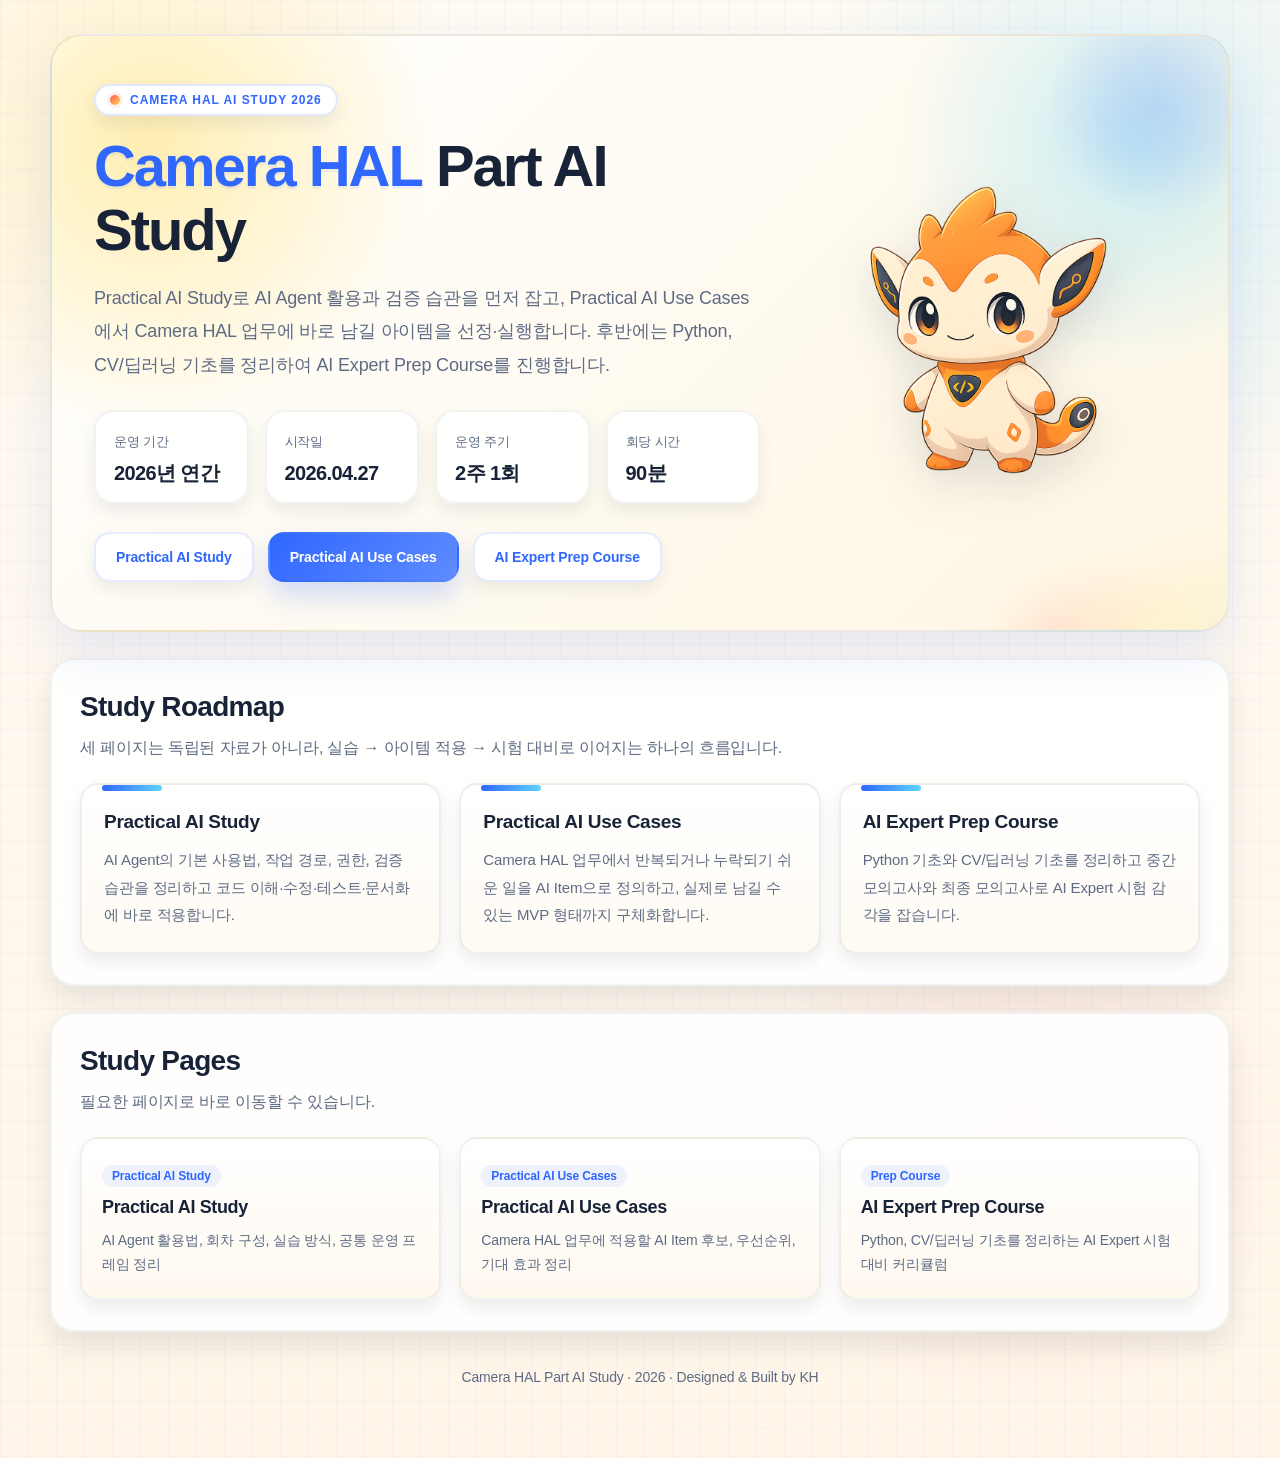
==== commit d891239d: "Update index.html" ====
--- a/docs/index.html
+++ b/docs/index.html
@@ -43,8 +43,8 @@
         </div>
 
         <div class="hero-actions">
-          <a class="btn btn-primary" href="pages/practical_ai_study.html">Practical AI Study</a>
-          <a class="btn btn-secondary" href="pages/practical_ai_usecases.html">Practical AI Use Cases</a>
+          <a class="btn btn-secondary" href="pages/practical_ai_study.html">Practical AI Study</a>
+          <a class="btn btn-primary" href="pages/practical_ai_usecases.html">Practical AI Use Cases</a>
           <a class="btn btn-secondary" href="pages/expert.html">AI Expert Prep Course</a>
         </div>
       </div>
--- a/docs/css/styles.css
+++ b/docs/css/styles.css
@@ -0,0 +1,1381 @@
+:root {
+      --bg: #fff8ee;
+      --bg-soft: #fff2da;
+      --panel: rgba(255, 255, 255, 0.92);
+      --panel-strong: #ffffff;
+
+      --text: #182338;
+      --muted: #5e6b85;
+      --line: rgba(24, 35, 56, 0.12);
+
+      --blue: #2f67ff;
+      --blue-soft: #8fb4ff;
+      --red: #ff5757;
+      --yellow: #ffd84d;
+      --mint: #37d6b5;
+      --sky: #5ed3ff;
+      --purple: #9d7cff;
+
+      --shadow-lg: 0 22px 50px rgba(47, 103, 255, 0.12);
+      --shadow-md: 0 14px 28px rgba(24, 35, 56, 0.10);
+      --shadow-sm: 0 8px 16px rgba(24, 35, 56, 0.08);
+
+      --radius-xl: 32px;
+      --radius-lg: 24px;
+      --radius-md: 18px;
+      --radius-sm: 14px;
+
+      --max-width: 1180px;
+      --transition: 180ms ease;
+    }
+
+    * { box-sizing: border-box; }
+
+    html { scroll-behavior: smooth; }
+
+    body {
+      margin: 0;
+      font-family: -apple-system, BlinkMacSystemFont, "Segoe UI", Roboto, "Noto Sans KR", Arial, sans-serif;
+      color: var(--text);
+      line-height: 1.78;
+      letter-spacing: -0.01em;
+      background:
+        radial-gradient(circle at 12% 10%, rgba(255, 216, 77, 0.28), transparent 18%),
+        radial-gradient(circle at 88% 12%, rgba(94, 211, 255, 0.24), transparent 20%),
+        radial-gradient(circle at 80% 78%, rgba(255, 87, 87, 0.10), transparent 18%),
+        linear-gradient(rgba(47, 103, 255, 0.035) 1px, transparent 1px),
+        linear-gradient(90deg, rgba(47, 103, 255, 0.035) 1px, transparent 1px),
+        linear-gradient(180deg, #fffaf2 0%, #fff6e9 100%);
+      background-size: auto, auto, auto, 28px 28px, 28px 28px, auto;
+    }
+
+    a {
+      color: inherit;
+      text-decoration: none;
+    }
+
+    .wrap {
+      width: min(var(--max-width), calc(100% - 40px));
+      margin: 0 auto;
+      padding: 34px 0 68px;
+    }
+
+    .hero {
+      position: relative;
+      overflow: hidden;
+      padding: 48px 42px;
+      border-radius: var(--radius-xl);
+      background:
+        radial-gradient(circle at 92% 18%, rgba(94, 211, 255, 0.32), transparent 20%),
+        radial-gradient(circle at 8% 18%, rgba(255, 216, 77, 0.42), transparent 24%),
+        linear-gradient(135deg, rgba(255,255,255,0.96), rgba(255,246,226,0.96));
+      border: 2px solid rgba(24, 35, 56, 0.08);
+      box-shadow: var(--shadow-lg);
+      isolation: isolate;
+    }
+
+    .hero::before {
+      content: "";
+      position: absolute;
+      right: -40px;
+      top: -40px;
+      width: 220px;
+      height: 220px;
+      border-radius: 50%;
+      background:
+        radial-gradient(circle, rgba(47,103,255,0.18) 0%, rgba(47,103,255,0.10) 38%, transparent 72%);
+      z-index: -1;
+    }
+
+    .hero::after {
+      content: "";
+      position: absolute;
+      inset: auto -80px -90px auto;
+      width: 300px;
+      height: 140px;
+      background: linear-gradient(120deg, rgba(255,87,87,0.16), rgba(255,216,77,0.12), rgba(94,211,255,0.10));
+      transform: rotate(-8deg);
+      border-radius: 999px;
+      filter: blur(20px);
+      z-index: -1;
+    }
+
+    .hero-with-mascot {
+      display: grid;
+      grid-template-columns: minmax(0, 1.15fr) minmax(280px, 400px);
+      align-items: center;
+      gap: 26px;
+    }
+
+    .hero-content {
+      min-width: 0;
+    }
+
+    .hero-mascot {
+      display: flex;
+      align-items: center;
+      justify-content: center;
+      pointer-events: none;
+    }
+
+    .hero-mascot img {
+      width: 100%;
+      max-width: 380px;
+      height: auto;
+      display: block;
+      filter: drop-shadow(0 16px 24px rgba(24, 35, 56, 0.14));
+      animation: mascotFloat 3.8s ease-in-out infinite;
+    }
+
+    @keyframes mascotFloat {
+      0%   { transform: translateY(0); }
+      50%  { transform: translateY(-6px); }
+      100% { transform: translateY(0); }
+    }
+
+    .eyebrow {
+      display: inline-flex;
+      align-items: center;
+      gap: 10px;
+      padding: 8px 14px;
+      border-radius: 999px;
+      background: #ffffff;
+      border: 2px solid rgba(47, 103, 255, 0.14);
+      color: var(--blue);
+      font-size: 12px;
+      font-weight: 900;
+      letter-spacing: 0.08em;
+      line-height: 1;
+      margin-bottom: 18px;
+      box-shadow: var(--shadow-sm);
+    }
+
+    .eyebrow::before {
+      content: "";
+      width: 10px;
+      height: 10px;
+      border-radius: 50%;
+      background: linear-gradient(135deg, var(--red), var(--yellow));
+      box-shadow: 0 0 0 3px rgba(255, 87, 87, 0.10);
+      flex: 0 0 auto;
+    }
+
+    h1 {
+      margin: 0;
+      font-size: clamp(36px, 4.8vw, 58px);
+      line-height: 1.10;
+      letter-spacing: -0.035em;
+    }
+
+    .headline-accent {
+      display: inline-block;
+      color: var(--blue);
+      text-shadow: 0 3px 0 rgba(47, 103, 255, 0.08);
+    }
+
+    .subtitle {
+      margin: 20px 0 0;
+      max-width: 720px;
+      color: var(--muted);
+      font-size: 18px;
+      line-height: 1.86;
+    }
+
+    .meta-grid {
+      display: grid;
+      grid-template-columns: repeat(4, minmax(0, 1fr));
+      gap: 16px;
+      margin-top: 28px;
+    }
+
+    .meta-card {
+      padding: 18px 18px 16px;
+      border-radius: 20px;
+      background: rgba(255,255,255,0.88);
+      border: 2px solid rgba(24, 35, 56, 0.06);
+      box-shadow: var(--shadow-sm);
+    }
+
+    .meta-label {
+      color: var(--muted);
+      font-size: 13px;
+      margin-bottom: 8px;
+    }
+
+    .meta-value {
+      font-size: 20px;
+      font-weight: 900;
+      line-height: 1.25;
+      letter-spacing: -0.03em;
+    }
+
+    .hero-actions {
+      display: flex;
+      flex-wrap: wrap;
+      gap: 14px;
+      margin-top: 28px;
+    }
+
+    .btn {
+      display: inline-flex;
+      align-items: center;
+      justify-content: center;
+      min-height: 50px;
+      padding: 0 20px;
+      border-radius: 16px;
+      font-size: 14px;
+      font-weight: 900;
+      border: 2px solid transparent;
+      transition:
+        transform var(--transition),
+        box-shadow var(--transition),
+        background var(--transition),
+        border-color var(--transition),
+        color var(--transition);
+    }
+
+    .btn:hover {
+      transform: translateY(-2px);
+    }
+
+    .btn-primary {
+      background: linear-gradient(135deg, var(--blue), #5f8cff);
+      color: #ffffff;
+      border-color: transparent;
+      box-shadow: 0 14px 28px rgba(47, 103, 255, 0.22);
+    }
+
+    .btn-secondary {
+      background: #ffffff;
+      color: var(--blue);
+      border-color: rgba(47, 103, 255, 0.12);
+      box-shadow: var(--shadow-sm);
+    }
+
+    .btn-primary:hover,
+    .btn-secondary:hover {
+      background: linear-gradient(135deg, var(--red), #ff8a5b);
+      color: #ffffff;
+      border-color: transparent;
+      box-shadow: 0 14px 28px rgba(255, 87, 87, 0.22);
+      transform: translateY(-2px);
+    }
+
+    .btn:focus-visible,
+    .page-link:focus-visible {
+      outline: 3px solid rgba(47, 103, 255, 0.28);
+      outline-offset: 3px;
+    }
+
+    .section {
+      margin-top: 26px;
+      padding: 30px 28px;
+      border-radius: var(--radius-lg);
+      background: rgba(255,255,255,0.88);
+      border: 2px solid rgba(24, 35, 56, 0.06);
+      box-shadow: var(--shadow-md);
+    }
+
+    .section h2 {
+      margin: 0 0 10px;
+      font-size: 28px;
+      line-height: 1.22;
+      letter-spacing: -0.025em;
+    }
+
+    .section p {
+      margin: 0;
+      color: var(--muted);
+      font-size: 16px;
+    }
+
+    .grid-2,
+    .grid-3 {
+      display: grid;
+      gap: 18px;
+      margin-top: 20px;
+    }
+
+    .grid-2 { grid-template-columns: repeat(2, minmax(0, 1fr)); }
+    .grid-3 { grid-template-columns: repeat(3, minmax(0, 1fr)); }
+
+    .card {
+      position: relative;
+      padding: 24px 22px;
+      border-radius: var(--radius-md);
+      background: linear-gradient(180deg, rgba(255,255,255,0.95), rgba(255,250,242,0.92));
+      border: 2px solid rgba(24, 35, 56, 0.07);
+      box-shadow: var(--shadow-sm);
+      transition: transform var(--transition), box-shadow var(--transition), border-color var(--transition);
+    }
+
+    .card:hover {
+      transform: translateY(-4px);
+      border-color: rgba(47, 103, 255, 0.16);
+      box-shadow: 0 18px 30px rgba(24, 35, 56, 0.12);
+    }
+
+    .card::before {
+      content: "";
+      position: absolute;
+      left: 20px;
+      top: 0;
+      width: 60px;
+      height: 6px;
+      border-radius: 999px;
+      background: linear-gradient(90deg, var(--blue), var(--sky));
+    }
+
+    .card h3 {
+      margin: 0 0 12px;
+      font-size: 19px;
+      line-height: 1.35;
+      letter-spacing: -0.015em;
+    }
+
+    .card p {
+      margin: 0;
+      color: var(--muted);
+      font-size: 15px;
+      line-height: 1.82;
+    }
+
+    .page-link {
+      display: block;
+      padding: 22px 20px;
+      border-radius: 18px;
+      background: linear-gradient(180deg, rgba(255,255,255,0.95), rgba(255,248,238,0.92));
+      border: 2px solid rgba(24, 35, 56, 0.06);
+      box-shadow: var(--shadow-sm);
+      transition:
+        transform var(--transition),
+        box-shadow var(--transition),
+        border-color var(--transition),
+        background var(--transition),
+        color var(--transition);
+    }
+
+    .page-link:hover {
+      transform: translateY(-4px);
+      border-color: rgba(255, 87, 87, 0.16);
+      background: linear-gradient(180deg, rgba(255,255,255,0.98), rgba(255,241,234,0.94));
+      box-shadow: 0 18px 30px rgba(255, 87, 87, 0.12);
+    }
+
+    .page-link:hover strong {
+      color: #e04444;
+    }
+
+    .page-link strong {
+      display: block;
+      margin-bottom: 8px;
+      font-size: 18px;
+      line-height: 1.4;
+      letter-spacing: -0.02em;
+    }
+
+    .page-link .label {
+      display: inline-block;
+      margin-bottom: 8px;
+      padding: 5px 10px;
+      border-radius: 999px;
+      background: rgba(47, 103, 255, 0.08);
+      color: var(--blue);
+      font-size: 12px;
+      font-weight: 800;
+      line-height: 1;
+    }
+
+    .page-link span {
+      display: block;
+      color: var(--muted);
+      font-size: 14px;
+      line-height: 1.72;
+    }
+
+    .footer {
+      margin-top: 26px;
+      padding-top: 8px;
+      text-align: center;
+      color: var(--muted);
+      font-size: 14px;
+      line-height: 1.7;
+    }
+
+    @media (max-width: 1100px) {
+      .meta-grid {
+        grid-template-columns: repeat(2, minmax(0, 1fr));
+      }
+    
+      .grid-3 {
+        grid-template-columns: repeat(2, minmax(0, 1fr));
+      }
+    
+      .grid-3.balance-last > :last-child {
+        grid-column: 1 / -1;
+      }
+    }
+    
+    @media (max-width: 820px) {
+      .wrap {
+        width: min(var(--max-width), calc(100% - 24px));
+        padding: 18px 0 54px;
+      }
+    
+      .hero {
+        padding: 32px 22px;
+      }
+    
+      .hero-with-mascot {
+        grid-template-columns: 1fr;
+        gap: 18px;
+      }
+    
+      .hero-content {
+        order: 1;
+      }
+    
+      .hero-mascot {
+        order: 2;
+      }
+    
+      .hero-mascot img {
+        max-width: 260px;
+      }
+    
+      .section {
+        margin-top: 20px;
+        padding: 24px 20px;
+      }
+    
+      .meta-grid,
+      .grid-2,
+      .grid-3 {
+        grid-template-columns: 1fr;
+      }
+    
+      .grid-3.balance-last > :last-child {
+        grid-column: auto;
+      }
+    
+      h1 {
+        font-size: clamp(30px, 8vw, 42px);
+      }
+    
+      .subtitle {
+        font-size: 16px;
+        max-width: 100%;
+      }
+    
+      .section h2 {
+        font-size: 24px;
+      }
+    
+      .card,
+      .page-link,
+      .meta-card {
+        padding: 18px 16px;
+      }
+    
+      .hero-actions {
+        flex-direction: column;
+        align-items: stretch;
+      }
+    
+      .btn {
+        width: 100%;
+      }
+    }
+    
+    @media (prefers-reduced-motion: reduce) {
+      html {
+        scroll-behavior: auto;
+      }
+    
+      .hero-mascot img {
+        animation: none;
+      }
+    
+      .btn,
+      .card,
+      .page-link {
+        transition: none;
+      }
+    }
+
+/* ==============================
+   Shared subpage components
+   Used by pages/plan.html and other detail pages
+   ============================== */
+
+.topnav {
+  display: flex;
+  flex-wrap: wrap;
+  gap: 10px;
+  margin-bottom: 18px;
+}
+
+.topnav a {
+  display: inline-flex;
+  align-items: center;
+  justify-content: center;
+  min-height: 42px;
+  padding: 0 16px;
+  border-radius: 14px;
+  background: rgba(255,255,255,0.9);
+  color: var(--blue);
+  border: 2px solid rgba(47, 103, 255, 0.10);
+  box-shadow: var(--shadow-sm);
+  font-size: 14px;
+  font-weight: 800;
+  transition:
+    transform var(--transition),
+    box-shadow var(--transition),
+    background var(--transition),
+    border-color var(--transition),
+    color var(--transition);
+}
+
+.topnav a:hover,
+.topnav a.active,
+.topnav a[aria-current="page"] {
+  transform: translateY(-2px);
+  background: linear-gradient(135deg, var(--red), #ff8a5b);
+  color: #ffffff;
+  border-color: transparent;
+  box-shadow: 0 14px 28px rgba(255, 87, 87, 0.18);
+}
+
+.topnav a:focus-visible,
+.resource:focus-visible {
+  outline: 3px solid rgba(47, 103, 255, 0.28);
+  outline-offset: 3px;
+}
+
+.hero:not(.hero-with-mascot) .subtitle {
+  max-width: 940px;
+}
+
+.label {
+  display: inline-block;
+  margin-bottom: 8px;
+  padding: 5px 10px;
+  border-radius: 999px;
+  background: rgba(47, 103, 255, 0.08);
+  color: var(--blue);
+  font-size: 12px;
+  font-weight: 800;
+  line-height: 1;
+}
+
+.phase-card,
+.resource {
+  position: relative;
+  display: block;
+  padding: 24px 22px;
+  border-radius: var(--radius-md);
+  background: linear-gradient(180deg, rgba(255,255,255,0.95), rgba(255,250,242,0.92));
+  border: 2px solid rgba(24, 35, 56, 0.07);
+  box-shadow: var(--shadow-sm);
+  transition:
+    transform var(--transition),
+    box-shadow var(--transition),
+    border-color var(--transition),
+    background var(--transition),
+    color var(--transition);
+}
+
+.phase-card:hover,
+.resource:hover {
+  transform: translateY(-4px);
+  border-color: rgba(47, 103, 255, 0.16);
+  background: linear-gradient(180deg, rgba(255,255,255,0.98), rgba(255,248,238,0.94));
+  box-shadow: 0 18px 30px rgba(24, 35, 56, 0.12);
+}
+
+.phase-card::before,
+.resource::before {
+  content: "";
+  position: absolute;
+  left: 20px;
+  top: 0;
+  width: 60px;
+  height: 6px;
+  border-radius: 999px;
+  background: linear-gradient(90deg, var(--blue), var(--sky));
+}
+
+.phase-card h3,
+.resource h3 {
+  margin: 0 0 12px;
+  font-size: 19px;
+  line-height: 1.35;
+  letter-spacing: -0.015em;
+}
+
+.phase-card p,
+.resource p {
+  margin: 0;
+  color: var(--muted);
+  font-size: 15px;
+  line-height: 1.82;
+}
+
+.card ul,
+.phase-card ul {
+  margin: 12px 0 0;
+  padding-left: 18px;
+  color: var(--muted);
+  font-size: 15px;
+}
+
+.card li + li,
+.phase-card li + li {
+  margin-top: 6px;
+}
+
+.timeline {
+  display: grid;
+  gap: 16px;
+  margin-top: 20px;
+}
+
+.phase-head {
+  display: flex;
+  align-items: center;
+  justify-content: space-between;
+  gap: 14px;
+  flex-wrap: wrap;
+  margin-bottom: 8px;
+}
+
+.chips {
+  display: flex;
+  flex-wrap: wrap;
+  gap: 10px;
+  margin-top: 16px;
+}
+
+.chip {
+  display: inline-flex;
+  align-items: center;
+  min-height: 34px;
+  padding: 0 12px;
+  border-radius: 999px;
+  font-size: 12px;
+  font-weight: 900;
+  line-height: 1;
+  border: 2px solid rgba(47, 103, 255, 0.10);
+  box-shadow: 0 4px 10px rgba(24, 35, 56, 0.06);
+  background: rgba(47, 103, 255, 0.10);
+  color: var(--blue);
+}
+
+.chip.red {
+  background: rgba(255, 87, 87, 0.10);
+  color: #e34242;
+  border-color: rgba(255, 87, 87, 0.10);
+}
+
+.chip.mint {
+  background: rgba(55, 214, 181, 0.12);
+  color: #13896d;
+  border-color: rgba(55, 214, 181, 0.12);
+}
+
+.chip.yellow {
+  background: rgba(255, 216, 77, 0.22);
+  color: #7a5a00;
+  border-color: rgba(255, 216, 77, 0.18);
+}
+
+.chip.purple {
+  background: rgba(157, 124, 255, 0.12);
+  color: #6c4be0;
+  border-color: rgba(157, 124, 255, 0.12);
+}
+
+.highlight-box {
+  margin-top: 20px;
+  padding: 20px 22px;
+  border-radius: 20px;
+  background: linear-gradient(135deg, rgba(255,216,77,0.22), rgba(94,211,255,0.16));
+  border: 2px solid rgba(24, 35, 56, 0.06);
+  color: #20314f;
+  box-shadow: var(--shadow-sm);
+}
+
+.resource strong {
+  display: block;
+  margin-bottom: 8px;
+  font-size: 18px;
+  line-height: 1.4;
+  letter-spacing: -0.02em;
+  color: var(--text);
+}
+
+.resource span {
+  display: block;
+  color: var(--muted);
+  font-size: 14px;
+  line-height: 1.72;
+  word-break: break-all;
+}
+
+@media (max-width: 820px) {
+  .topnav a {
+    flex: 1 1 auto;
+  }
+
+  .phase-card,
+  .resource {
+    padding: 18px 16px;
+  }
+}
+
+@media (prefers-reduced-motion: reduce) {
+  .topnav a,
+  .phase-card,
+  .resource {
+    transition: none;
+  }
+}
+
+/* ==============================
+   Practical AI Use Cases page
+   ============================== */
+
+.grid-4 {
+  display: grid;
+  grid-template-columns: repeat(4, minmax(0, 1fr));
+  gap: 18px;
+  margin-top: 20px;
+}
+
+.category-card {
+  position: relative;
+  padding: 24px 22px;
+  border-radius: var(--radius-md);
+  background: linear-gradient(180deg, rgba(255,255,255,0.95), rgba(255,250,242,0.92));
+  border: 2px solid rgba(24, 35, 56, 0.07);
+  box-shadow: var(--shadow-sm);
+  transition:
+    transform var(--transition),
+    box-shadow var(--transition),
+    border-color var(--transition),
+    background var(--transition);
+}
+
+.category-card:hover {
+  transform: translateY(-4px);
+  border-color: rgba(255, 87, 87, 0.16);
+  background: linear-gradient(180deg, rgba(255,255,255,0.98), rgba(255,241,234,0.94));
+  box-shadow: 0 18px 30px rgba(255, 87, 87, 0.12);
+}
+
+.category-card::before {
+  content: "";
+  position: absolute;
+  left: 20px;
+  top: 0;
+  width: 60px;
+  height: 6px;
+  border-radius: 999px;
+  background: linear-gradient(90deg, var(--blue), var(--sky));
+}
+
+.category-card h3 {
+  margin: 0 0 12px;
+  font-size: 19px;
+  line-height: 1.35;
+  letter-spacing: -0.015em;
+}
+
+.category-card p {
+  margin: 0;
+  color: var(--muted);
+  font-size: 15px;
+  line-height: 1.82;
+}
+
+.compact-list {
+  display: grid;
+  gap: 14px;
+  margin-top: 20px;
+}
+
+.compact-card {
+  position: relative;
+  padding: 18px 18px 16px;
+  border-radius: 18px;
+  background: linear-gradient(180deg, rgba(255,255,255,0.95), rgba(255,250,242,0.92));
+  border: 2px solid rgba(24, 35, 56, 0.07);
+  box-shadow: var(--shadow-sm);
+}
+
+.compact-card::before {
+  content: "";
+  position: absolute;
+  left: 18px;
+  top: 0;
+  width: 56px;
+  height: 5px;
+  border-radius: 999px;
+  background: linear-gradient(90deg, var(--blue), var(--sky));
+}
+
+.compact-card strong {
+  color: var(--text);
+}
+
+.compact-card p {
+  margin: 0;
+  color: var(--muted);
+  font-size: 15px;
+  line-height: 1.8;
+}
+
+.compact-card p + p {
+  margin-top: 8px;
+}
+
+.compact-top {
+  display: flex;
+  justify-content: space-between;
+  gap: 12px;
+  align-items: flex-start;
+  flex-wrap: wrap;
+  margin-bottom: 8px;
+}
+
+.compact-top h3 {
+  margin: 6px 0 0;
+  font-size: 20px;
+  line-height: 1.35;
+}
+
+.compact-meta {
+  display: flex;
+  flex-wrap: wrap;
+  gap: 8px;
+  margin-top: 12px;
+}
+
+.priority-badge {
+  display: inline-flex;
+  align-items: center;
+  justify-content: center;
+  min-height: 32px;
+  padding: 0 12px;
+  border-radius: 999px;
+  background: rgba(47, 103, 255, 0.08);
+  color: var(--blue);
+  font-size: 12px;
+  font-weight: 900;
+  line-height: 1;
+  letter-spacing: 0.04em;
+  text-transform: uppercase;
+}
+
+.eval-details {
+  margin-top: 22px;
+  border-radius: 22px;
+  border: 2px solid rgba(24, 35, 56, 0.08);
+  background: linear-gradient(180deg, rgba(255,255,255,0.98), rgba(255,247,236,0.94));
+  box-shadow: var(--shadow-sm);
+  overflow: hidden;
+}
+
+.eval-summary {
+  display: flex;
+  align-items: center;
+  justify-content: space-between;
+  gap: 16px;
+  padding: 20px 22px;
+  cursor: pointer;
+  list-style: none;
+  font-weight: 900;
+  color: var(--text);
+}
+
+.eval-summary::-webkit-details-marker {
+  display: none;
+}
+
+.eval-summary::after {
+  content: "펼치기";
+  display: inline-flex;
+  align-items: center;
+  justify-content: center;
+  min-height: 34px;
+  padding: 0 12px;
+  border-radius: 999px;
+  background: rgba(47, 103, 255, 0.08);
+  color: var(--blue);
+  font-size: 12px;
+  font-weight: 900;
+  letter-spacing: 0.04em;
+  flex: 0 0 auto;
+}
+
+.eval-details[open] .eval-summary::after {
+  content: "접기";
+  background: rgba(255, 87, 87, 0.10);
+  color: #e34242;
+}
+
+.eval-body {
+  padding: 0 22px 22px;
+  border-top: 2px solid rgba(24, 35, 56, 0.06);
+}
+
+.criteria-grid {
+  display: grid;
+  grid-template-columns: repeat(5, minmax(0, 1fr));
+  gap: 14px;
+  margin-top: 18px;
+}
+
+.criteria-card {
+  padding: 16px 15px 14px;
+  border-radius: 16px;
+  background: rgba(255,255,255,0.78);
+  border: 2px solid rgba(24, 35, 56, 0.06);
+}
+
+.criteria-card strong {
+  display: block;
+  margin-bottom: 6px;
+  font-size: 15px;
+  color: var(--text);
+}
+
+.criteria-card span {
+  display: block;
+  color: var(--blue);
+  font-size: 12px;
+  font-weight: 900;
+  margin-bottom: 6px;
+  letter-spacing: 0.06em;
+}
+
+.criteria-card p {
+  margin: 0;
+  color: var(--muted);
+  font-size: 14px;
+  line-height: 1.7;
+}
+
+.eval-actions {
+  display: flex;
+  flex-wrap: wrap;
+  align-items: center;
+  justify-content: space-between;
+  gap: 12px;
+  margin-top: 18px;
+  padding: 16px 16px;
+  border-radius: 18px;
+  background: rgba(255,255,255,0.72);
+  border: 2px solid rgba(24, 35, 56, 0.06);
+}
+
+.eval-actions p {
+  margin: 0;
+  color: var(--muted);
+  font-size: 14px;
+  line-height: 1.7;
+}
+
+.eval-buttons {
+  display: flex;
+  flex-wrap: wrap;
+  gap: 10px;
+  flex: 0 0 auto;
+}
+
+.eval-button {
+  display: inline-flex;
+  align-items: center;
+  justify-content: center;
+  min-height: 40px;
+  padding: 0 14px;
+  border-radius: 13px;
+  border: 2px solid rgba(47, 103, 255, 0.12);
+  background: #ffffff;
+  color: var(--blue);
+  font: inherit;
+  font-size: 13px;
+  font-weight: 900;
+  cursor: pointer;
+  box-shadow: var(--shadow-sm);
+  transition:
+    transform var(--transition),
+    box-shadow var(--transition),
+    background var(--transition),
+    border-color var(--transition),
+    color var(--transition);
+}
+
+.eval-button:hover {
+  transform: translateY(-2px);
+  background: linear-gradient(135deg, var(--red), #ff8a5b);
+  color: #ffffff;
+  border-color: transparent;
+  box-shadow: 0 14px 28px rgba(255, 87, 87, 0.18);
+}
+
+.eval-button.secondary {
+  color: #e34242;
+  border-color: rgba(255, 87, 87, 0.14);
+}
+
+.eval-button:focus-visible,
+.score-input:focus-visible {
+  outline: 3px solid rgba(47, 103, 255, 0.28);
+  outline-offset: 3px;
+}
+
+.score-table-wrap {
+  margin-top: 18px;
+  overflow-x: auto;
+  border-radius: 18px;
+  border: 2px solid rgba(24, 35, 56, 0.06);
+  background: rgba(255,255,255,0.82);
+}
+
+.score-table {
+  width: 100%;
+  min-width: 1180px;
+  border-collapse: collapse;
+  font-size: 14px;
+}
+
+.score-table th,
+.score-table td {
+  padding: 12px 12px;
+  border-bottom: 1px solid rgba(24, 35, 56, 0.08);
+  vertical-align: top;
+  text-align: left;
+}
+
+.score-table th {
+  background: rgba(47, 103, 255, 0.06);
+  color: var(--text);
+  font-size: 13px;
+  font-weight: 900;
+  line-height: 1.5;
+  white-space: nowrap;
+}
+
+.score-table tr:last-child td {
+  border-bottom: 0;
+}
+
+.score-table .item-name {
+  min-width: 220px;
+  font-weight: 800;
+  color: var(--text);
+}
+
+.score-table .item-category {
+  min-width: 120px;
+  color: var(--muted);
+  font-weight: 800;
+}
+
+.score-table .total-cell {
+  min-width: 84px;
+  font-weight: 900;
+  color: var(--blue);
+}
+
+.score-input {
+  width: 82px;
+  min-height: 40px;
+  padding: 8px 10px;
+  border-radius: 12px;
+  border: 2px solid rgba(24, 35, 56, 0.10);
+  background: #fff;
+  font: inherit;
+  color: var(--text);
+}
+
+.score-input:focus {
+  outline: none;
+  border-color: rgba(47, 103, 255, 0.36);
+  box-shadow: 0 0 0 4px rgba(47, 103, 255, 0.08);
+}
+
+.table-note {
+  margin-top: 12px;
+  color: var(--muted);
+  font-size: 13px;
+  line-height: 1.7;
+}
+
+@media (max-width: 1100px) {
+  .grid-4 {
+    grid-template-columns: repeat(2, minmax(0, 1fr));
+  }
+
+  .criteria-grid {
+    grid-template-columns: repeat(2, minmax(0, 1fr));
+  }
+}
+
+@media (max-width: 820px) {
+  .grid-4,
+  .criteria-grid {
+    grid-template-columns: 1fr;
+  }
+
+  .category-card,
+  .compact-card {
+    padding: 18px 16px;
+  }
+
+  .eval-actions {
+    align-items: stretch;
+  }
+
+  .eval-buttons {
+    width: 100%;
+  }
+
+  .eval-button {
+    flex: 1 1 140px;
+  }
+}
+
+@media (prefers-reduced-motion: reduce) {
+  .category-card,
+  .eval-button {
+    transition: none;
+  }
+}
+
+/* ==============================
+   MBTI recommendation components
+   Used by pages/practical_ai_usecases.html
+   ============================== */
+
+.mbti-recommendation-panel {
+      margin-top: 22px;
+      padding: 24px;
+      border-radius: 24px;
+      background:
+        radial-gradient(circle at 12% 12%, rgba(255, 216, 77, 0.24), transparent 28%),
+        radial-gradient(circle at 88% 18%, rgba(94, 211, 255, 0.20), transparent 26%),
+        linear-gradient(135deg, rgba(255,255,255,0.94), rgba(255,247,232,0.94));
+      border: 2px solid rgba(24, 35, 56, 0.07);
+      box-shadow: var(--shadow-md, 0 14px 28px rgba(24,35,56,0.10));
+    }
+
+    .mbti-intro-grid {
+      display: grid;
+      grid-template-columns: minmax(0, 1.2fr) minmax(320px, 0.8fr);
+      gap: 18px;
+      margin-top: 20px;
+    }
+
+    .mbti-box,
+    .mbti-result-card,
+    .mbti-recommend-card,
+    .mbti-axis-card {
+      position: relative;
+      padding: 22px 20px;
+      border-radius: 20px;
+      background: rgba(255,255,255,0.84);
+      border: 2px solid rgba(24, 35, 56, 0.06);
+      box-shadow: var(--shadow-sm, 0 8px 16px rgba(24,35,56,0.08));
+    }
+
+    .mbti-box::before,
+    .mbti-result-card::before,
+    .mbti-recommend-card::before,
+    .mbti-axis-card::before {
+      content: "";
+      position: absolute;
+      left: 20px;
+      top: 0;
+      width: 58px;
+      height: 5px;
+      border-radius: 999px;
+      background: linear-gradient(90deg, var(--blue, #2f67ff), var(--sky, #5ed3ff));
+    }
+
+    .mbti-control-row {
+      display: flex;
+      flex-wrap: wrap;
+      align-items: center;
+      gap: 12px;
+      margin-top: 16px;
+    }
+
+    .mbti-select {
+      min-height: 48px;
+      min-width: 230px;
+      padding: 0 16px;
+      border-radius: 16px;
+      border: 2px solid rgba(47, 103, 255, 0.16);
+      background: #fff;
+      color: var(--text, #182338);
+      font: inherit;
+      font-size: 15px;
+      font-weight: 900;
+      box-shadow: var(--shadow-sm, 0 8px 16px rgba(24,35,56,0.08));
+    }
+
+    .mbti-select:focus {
+      outline: none;
+      border-color: rgba(47, 103, 255, 0.38);
+      box-shadow: 0 0 0 4px rgba(47, 103, 255, 0.08);
+    }
+
+    .mbti-result-card {
+      display: none;
+      margin-top: 20px;
+      background:
+        linear-gradient(135deg, rgba(47, 103, 255, 0.08), rgba(255, 216, 77, 0.15)),
+        rgba(255,255,255,0.88);
+    }
+
+    .mbti-result-card.active { display: block; }
+
+    .mbti-result-head {
+      display: flex;
+      justify-content: space-between;
+      align-items: flex-start;
+      gap: 16px;
+      flex-wrap: wrap;
+      margin-bottom: 18px;
+    }
+
+    .mbti-result-head h3 {
+      margin: 8px 0 8px;
+      font-size: 28px;
+      line-height: 1.25;
+      letter-spacing: -0.025em;
+    }
+
+    .mbti-result-head p { max-width: 820px; }
+
+    .mbti-badge-row {
+      display: flex;
+      flex-wrap: wrap;
+      gap: 8px;
+      align-items: center;
+    }
+
+    .mbti-axis-grid {
+      display: grid;
+      grid-template-columns: repeat(4, minmax(0, 1fr));
+      gap: 14px;
+      margin-top: 16px;
+    }
+
+    .mbti-axis-card strong {
+      display: block;
+      margin: 8px 0 6px;
+      color: var(--text, #182338);
+      font-size: 15px;
+    }
+
+    .mbti-axis-card p {
+      font-size: 14px;
+      line-height: 1.7;
+    }
+
+    .mbti-score-bar {
+      position: relative;
+      height: 12px;
+      margin-top: 12px;
+      border-radius: 999px;
+      background: rgba(24, 35, 56, 0.08);
+      overflow: hidden;
+    }
+
+    .mbti-score-fill {
+      height: 100%;
+      width: 0%;
+      border-radius: 999px;
+      background: linear-gradient(90deg, var(--blue, #2f67ff), var(--sky, #5ed3ff));
+      transition: width 220ms ease;
+    }
+
+    .mbti-recommend-grid {
+      display: grid;
+      grid-template-columns: repeat(3, minmax(0, 1fr));
+      gap: 16px;
+      margin-top: 16px;
+    }
+
+    .mbti-rank {
+      display: inline-flex;
+      align-items: center;
+      justify-content: center;
+      min-height: 30px;
+      padding: 0 11px;
+      border-radius: 999px;
+      background: rgba(47, 103, 255, 0.09);
+      color: var(--blue, #2f67ff);
+      font-size: 12px;
+      font-weight: 900;
+      line-height: 1;
+    }
+
+    .mbti-recommend-card h4 {
+      margin: 8px 0 8px;
+      font-size: 19px;
+      line-height: 1.35;
+      letter-spacing: -0.015em;
+    }
+
+    .mbti-tip-grid {
+      display: grid;
+      grid-template-columns: repeat(2, minmax(0, 1fr));
+      gap: 14px;
+      margin-top: 16px;
+    }
+
+    .mbti-tip-box {
+      padding: 16px;
+      border-radius: 16px;
+      background: rgba(255,255,255,0.74);
+      border: 2px solid rgba(24, 35, 56, 0.06);
+    }
+
+    .mbti-tip-box strong {
+      display: block;
+      margin-bottom: 6px;
+      color: var(--blue, #2f67ff);
+      font-size: 14px;
+    }
+
+
+    .mbti-note {
+      margin-top: 16px;
+      padding: 18px 20px;
+      border-radius: 18px;
+      background: linear-gradient(135deg, rgba(255,216,77,0.22), rgba(94,211,255,0.16));
+      border: 2px solid rgba(24, 35, 56, 0.06);
+      color: #20314f;
+      box-shadow: var(--shadow-sm, 0 8px 16px rgba(24,35,56,0.08));
+      font-size: 15px;
+      line-height: 1.8;
+    }
+
+    @media (max-width: 1100px) {
+      .mbti-intro-grid,
+      .mbti-tip-grid { grid-template-columns: 1fr; }
+      .mbti-recommend-grid,
+      .mbti-axis-grid { grid-template-columns: repeat(2, minmax(0, 1fr)); }
+    }
+
+    @media (max-width: 820px) {
+      .mbti-recommendation-panel { padding: 20px; }
+      .mbti-control-row { align-items: stretch; flex-direction: column; }
+      .mbti-select { width: 100%; }
+      .mbti-recommend-grid,
+      .mbti-axis-grid { grid-template-columns: 1fr; }
+    }
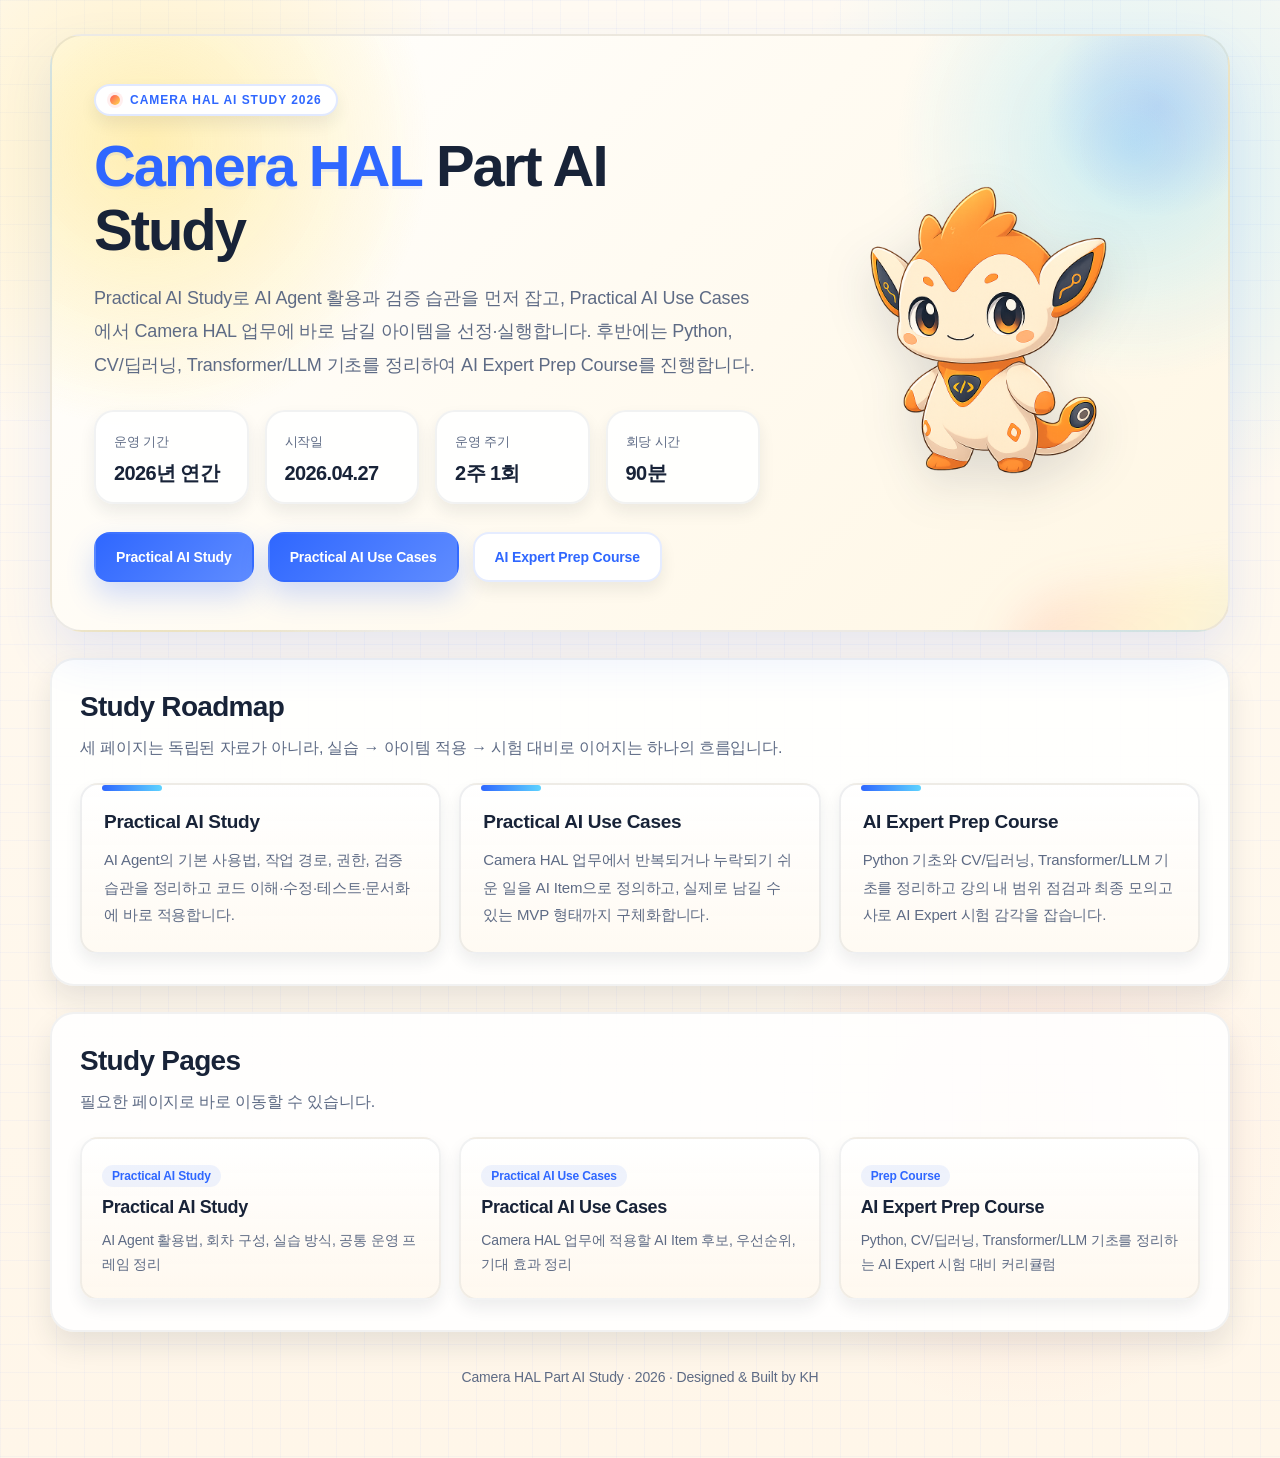
==== commit d0bde314: "Update index.html" ====
--- a/docs/index.html
+++ b/docs/index.html
@@ -20,7 +20,7 @@
         <p class="subtitle">
           Practical AI Study로 AI Agent 활용과 검증 습관을 먼저 잡고,
           Practical AI Use Cases에서 Camera HAL 업무에 바로 남길 아이템을 선정·실행합니다.
-          후반에는 Python, CV/딥러닝 기초를 정리하여 AI Expert Prep Course를 진행합니다.
+          후반에는 Python, CV/딥러닝, Transformer/LLM 기초를 정리하여 AI Expert Prep Course를 진행합니다.
         </p>
 
         <div class="meta-grid">
@@ -43,9 +43,9 @@
         </div>
 
         <div class="hero-actions">
-          <a class="btn btn-secondary" href="pages/practical_ai_study.html">Practical AI Study</a>
+          <a class="btn btn-primary" href="pages/practical_ai_study.html">Practical AI Study</a>
           <a class="btn btn-primary" href="pages/practical_ai_usecases.html">Practical AI Use Cases</a>
-          <a class="btn btn-secondary" href="pages/expert.html">AI Expert Prep Course</a>
+          <a class="btn btn-secondary" href="pages/ai_expert_prep_course.html">AI Expert Prep Course</a>
         </div>
       </div>
 
@@ -80,8 +80,8 @@
         <div class="card">
           <h3>AI Expert Prep Course</h3>
           <p>
-            Python 기초와 CV/딥러닝 기초를 정리하고
-            중간 모의고사와 최종 모의고사로 AI Expert 시험 감각을 잡습니다.
+            Python 기초와 CV/딥러닝, Transformer/LLM 기초를 정리하고
+            강의 내 범위 점검과 최종 모의고사로 AI Expert 시험 감각을 잡습니다.
           </p>
         </div>
       </div>
@@ -106,10 +106,10 @@
           <span>Camera HAL 업무에 적용할 AI Item 후보, 우선순위, 기대 효과 정리</span>
         </a>
 
-        <a class="page-link" href="pages/expert.html">
+        <a class="page-link" href="pages/ai_expert_prep_course.html">
           <div class="label">Prep Course</div>
           <strong>AI Expert Prep Course</strong>
-          <span>Python, CV/딥러닝 기초를 정리하는 AI Expert 시험 대비 커리큘럼</span>
+          <span>Python, CV/딥러닝, Transformer/LLM 기초를 정리하는 AI Expert 시험 대비 커리큘럼</span>
         </a>
       </div>
     </section>
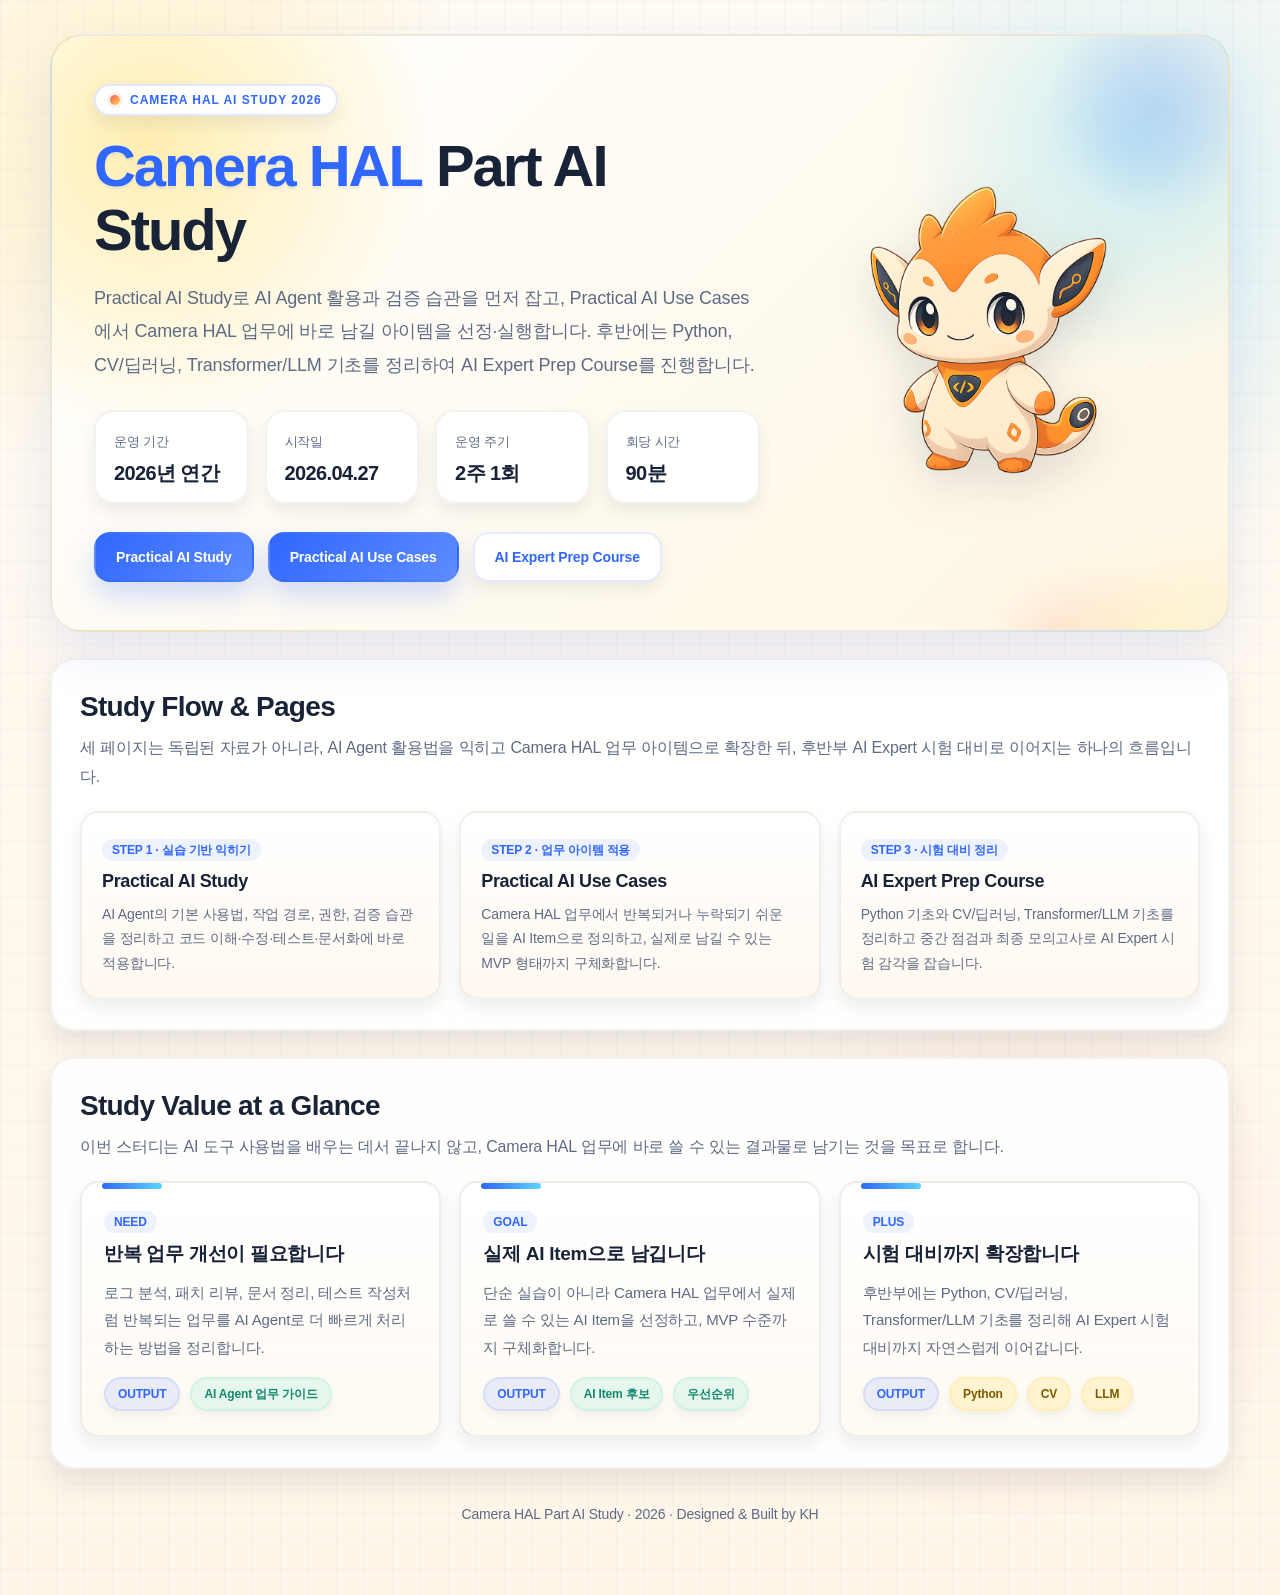
==== commit a8fbe2be: "Update index.html" ====
--- a/docs/index.html
+++ b/docs/index.html
@@ -50,67 +50,96 @@
       </div>
 
       <div class="hero-mascot">
-		<img src="images/mascot.png" alt="" aria-hidden="true" />
+        <img src="images/mascot.png" alt="" aria-hidden="true" />
       </div>
     </header>
 
     <section class="section">
-      <h2>Study Roadmap</h2>
+      <h2>Study Flow & Pages</h2>
       <p>
-        세 페이지는 독립된 자료가 아니라, 실습 → 아이템 적용 → 시험 대비로 이어지는 하나의 흐름입니다.
-      </p>
-
-      <div class="grid-3 balance-last">
-        <div class="card">
-          <h3>Practical AI Study</h3>
-          <p>
-            AI Agent의 기본 사용법, 작업 경로, 권한, 검증 습관을 정리하고
-            코드 이해·수정·테스트·문서화에 바로 적용합니다.
-          </p>
-        </div>
-
-        <div class="card">
-          <h3>Practical AI Use Cases</h3>
-          <p>
-            Camera HAL 업무에서 반복되거나 누락되기 쉬운 일을 AI Item으로 정의하고,
-            실제로 남길 수 있는 MVP 형태까지 구체화합니다.
-          </p>
-        </div>
-
-        <div class="card">
-          <h3>AI Expert Prep Course</h3>
-          <p>
-            Python 기초와 CV/딥러닝, Transformer/LLM 기초를 정리하고
-            강의 내 범위 점검과 최종 모의고사로 AI Expert 시험 감각을 잡습니다.
-          </p>
-        </div>
-      </div>
-    </section>
-
-    <section class="section">
-      <h2>Study Pages</h2>
-      <p>
-        필요한 페이지로 바로 이동할 수 있습니다.
+        세 페이지는 독립된 자료가 아니라, AI Agent 활용법을 익히고
+        Camera HAL 업무 아이템으로 확장한 뒤, 후반부 AI Expert 시험 대비로 이어지는 하나의 흐름입니다.
       </p>
 
       <div class="grid-3 balance-last">
         <a class="page-link" href="pages/practical_ai_study.html">
-          <div class="label">Practical AI Study</div>
+          <div class="label">STEP 1 · 실습 기반 익히기</div>
           <strong>Practical AI Study</strong>
-          <span>AI Agent 활용법, 회차 구성, 실습 방식, 공통 운영 프레임 정리</span>
+          <span>
+            AI Agent의 기본 사용법, 작업 경로, 권한, 검증 습관을 정리하고
+            코드 이해·수정·테스트·문서화에 바로 적용합니다.
+          </span>
         </a>
 
         <a class="page-link" href="pages/practical_ai_usecases.html">
-          <div class="label">Practical AI Use Cases</div>
+          <div class="label">STEP 2 · 업무 아이템 적용</div>
           <strong>Practical AI Use Cases</strong>
-          <span>Camera HAL 업무에 적용할 AI Item 후보, 우선순위, 기대 효과 정리</span>
+          <span>
+            Camera HAL 업무에서 반복되거나 누락되기 쉬운 일을 AI Item으로 정의하고,
+            실제로 남길 수 있는 MVP 형태까지 구체화합니다.
+          </span>
         </a>
 
         <a class="page-link" href="pages/ai_expert_prep_course.html">
-          <div class="label">Prep Course</div>
+          <div class="label">STEP 3 · 시험 대비 정리</div>
           <strong>AI Expert Prep Course</strong>
-          <span>Python, CV/딥러닝, Transformer/LLM 기초를 정리하는 AI Expert 시험 대비 커리큘럼</span>
+          <span>
+            Python 기초와 CV/딥러닝, Transformer/LLM 기초를 정리하고
+            중간 점검과 최종 모의고사로 AI Expert 시험 감각을 잡습니다.
+          </span>
         </a>
+      </div>
+    </section>
+
+        <section class="section study-value-section">
+      <h2>Study Value at a Glance</h2>
+      <p>
+        이번 스터디는 AI 도구 사용법을 배우는 데서 끝나지 않고,
+        Camera HAL 업무에 바로 쓸 수 있는 결과물로 남기는 것을 목표로 합니다.
+      </p>
+    
+      <div class="grid-3 balance-last">
+        <div class="card">
+          <div class="label label-need">NEED</div>
+          <h3>반복 업무 개선이 필요합니다</h3>
+          <p>
+            로그 분석, 패치 리뷰, 문서 정리, 테스트 작성처럼 반복되는 업무를
+            AI Agent로 더 빠르게 처리하는 방법을 정리합니다.
+          </p>
+          <div class="chips">
+            <span class="chip chip-output">OUTPUT</span>
+            <span class="chip mint">AI Agent 업무 가이드</span>
+          </div>
+        </div>
+    
+        <div class="card">
+          <div class="label label-goal">GOAL</div>
+          <h3>실제 AI Item으로 남깁니다</h3>
+          <p>
+            단순 실습이 아니라 Camera HAL 업무에서 실제로 쓸 수 있는 AI Item을 선정하고,
+            MVP 수준까지 구체화합니다.
+          </p>
+          <div class="chips">
+            <span class="chip chip-output">OUTPUT</span>
+            <span class="chip mint">AI Item 후보</span>
+            <span class="chip mint">우선순위</span>
+          </div>
+        </div>
+    
+        <div class="card">
+          <div class="label label-plus">PLUS</div>
+          <h3>시험 대비까지 확장합니다</h3>
+          <p>
+            후반부에는 Python, CV/딥러닝, Transformer/LLM 기초를 정리해
+            AI Expert 시험 대비까지 자연스럽게 이어갑니다.
+          </p>
+          <div class="chips">
+            <span class="chip chip-output">OUTPUT</span>
+            <span class="chip yellow">Python</span>
+            <span class="chip yellow">CV</span>
+            <span class="chip yellow">LLM</span>
+          </div>
+        </div>
       </div>
     </section>
 
--- a/docs/css/styles.css
+++ b/docs/css/styles.css
@@ -505,7 +505,7 @@
 
 /* ==============================
    Shared subpage components
-   Used by pages/plan.html and other detail pages
+   Used by study detail pages
    ============================== */
 
 .topnav {
@@ -1379,3 +1379,194 @@
       .mbti-recommend-grid,
       .mbti-axis-grid { grid-template-columns: 1fr; }
     }
+
+/* ==============================
+   AI Expert Prep Course page
+   ============================== */
+
+.sr-only {
+  position: absolute;
+  width: 1px;
+  height: 1px;
+  padding: 0;
+  margin: -1px;
+  overflow: hidden;
+  clip: rect(0, 0, 0, 0);
+  white-space: nowrap;
+  border: 0;
+}
+
+
+.session-card,
+.problem-card {
+  position: relative;
+  padding: 24px 22px;
+  border-radius: var(--radius-md);
+  background: linear-gradient(180deg, rgba(255,255,255,0.95), rgba(255,250,242,0.92));
+  border: 2px solid rgba(24, 35, 56, 0.07);
+  box-shadow: var(--shadow-sm);
+  transition:
+    transform var(--transition),
+    box-shadow var(--transition),
+    border-color var(--transition),
+    background var(--transition);
+}
+
+.session-card {
+  display: grid;
+  grid-template-columns: minmax(0, 0.9fr) minmax(0, 1.35fr) minmax(0, 1.1fr);
+  gap: 18px;
+  align-items: start;
+}
+
+.session-card:hover,
+.problem-card:hover {
+  transform: translateY(-4px);
+  border-color: rgba(255, 87, 87, 0.16);
+  background: linear-gradient(180deg, rgba(255,255,255,0.98), rgba(255,241,234,0.94));
+  box-shadow: 0 18px 30px rgba(255, 87, 87, 0.12);
+}
+
+.session-card::before,
+.problem-card::before {
+  content: "";
+  position: absolute;
+  left: 20px;
+  top: 0;
+  width: 60px;
+  height: 6px;
+  border-radius: 999px;
+  background: linear-gradient(90deg, var(--blue), var(--sky));
+}
+
+.session-no {
+  display: inline-flex;
+  align-items: center;
+  justify-content: center;
+  min-height: 34px;
+  padding: 0 12px;
+  border-radius: 999px;
+  background: rgba(47, 103, 255, 0.08);
+  color: var(--blue);
+  font-size: 12px;
+  font-weight: 900;
+  letter-spacing: 0.04em;
+  text-transform: uppercase;
+}
+
+.session-title {
+  margin: 10px 0 0;
+  font-size: 21px;
+  line-height: 1.32;
+  letter-spacing: -0.02em;
+  font-weight: 900;
+}
+
+.session-part {
+  padding: 16px 16px 14px;
+  border-radius: 16px;
+  background: rgba(255,255,255,0.72);
+  border: 2px solid rgba(24, 35, 56, 0.06);
+}
+
+.session-part strong {
+  display: block;
+  margin-bottom: 8px;
+  color: var(--text);
+  font-size: 14px;
+}
+
+.session-part p {
+  font-size: 14px;
+}
+
+.problem-card h3 {
+  margin: 0 0 12px;
+  font-size: 19px;
+  line-height: 1.35;
+  letter-spacing: -0.015em;
+}
+
+.problem-card p {
+  margin: 0;
+  color: var(--muted);
+  font-size: 15px;
+  line-height: 1.82;
+}
+
+.problem-card ul {
+  margin: 12px 0 0;
+  padding-left: 18px;
+  color: var(--muted);
+  font-size: 15px;
+}
+
+.problem-card li + li {
+  margin-top: 6px;
+}
+
+.table-wrap {
+  margin-top: 20px;
+  overflow-x: auto;
+  border-radius: 18px;
+  border: 2px solid rgba(24, 35, 56, 0.06);
+  background: rgba(255,255,255,0.82);
+}
+
+table {
+  width: 100%;
+  min-width: 860px;
+  border-collapse: collapse;
+  font-size: 14px;
+}
+
+th,
+td {
+  padding: 13px 14px;
+  border-bottom: 1px solid rgba(24, 35, 56, 0.08);
+  vertical-align: top;
+  text-align: left;
+}
+
+th {
+  background: rgba(47, 103, 255, 0.06);
+  color: var(--text);
+  font-weight: 900;
+  line-height: 1.5;
+  white-space: nowrap;
+}
+
+tr:last-child th,
+tr:last-child td {
+  border-bottom: 0;
+}
+
+.domain-cell {
+  min-width: 140px;
+}
+
+@media (max-width: 1100px) {
+
+  .session-card {
+    grid-template-columns: 1fr;
+  }
+}
+
+@media (max-width: 820px) {
+
+  .session-card,
+  .problem-card {
+    padding: 18px 16px;
+  }
+
+  .session-title {
+    font-size: 20px;
+  }
+}
+
+@media (prefers-reduced-motion: reduce) {
+  .session-card,
+  .problem-card {
+    transition: none;
+  }
+}
